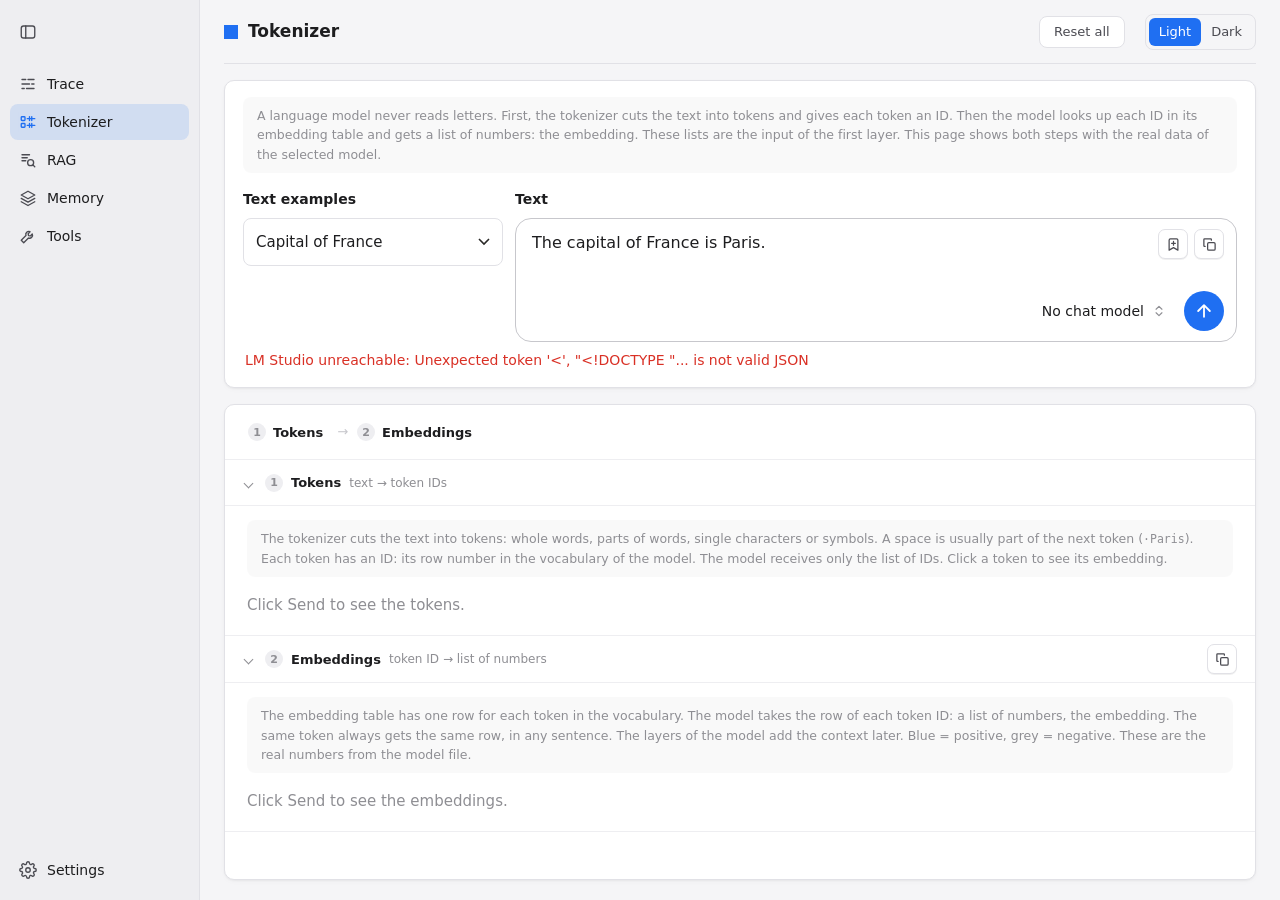
==== embeddings.html @ 73ab7ebb "One message box on all pages; LM Studio panel in Settings - composer.js / composer.css: the shared m" ====
<!doctype html>
<html lang="en">
<head>
<meta charset="utf-8">
<meta name="viewport" content="width=device-width, initial-scale=1">
<title>LM Trace · Tokenizer</title>
<style>
  /* Same look as index.html: system font, white panels, light grey lines, blue accent.
     --red/--red-rgb carry the accent (positive vector values); --neg-rgb, slate grey, colours negative values. */
  :root {
    color-scheme: light;
    --paper: #f5f5f7;
    --field: #ffffff;
    --paper-2: #eeeef1;
    --line: #e1e1e6;
    --stone-2: #c7c7cc;
    --ink: #1d1d1f;
    --ink-2: #4b4b52;
    --ink-3: #8e8e93;
    --red: #1f6ff2;
    --red-rgb: 31, 111, 242;
    --neg-rgb: 71, 85, 105;
    --sans: -apple-system, BlinkMacSystemFont, "SF Pro Text", system-ui, sans-serif;
    --mono: ui-monospace, "SF Mono", Menlo, monospace;
    --input-bg: #ffffff;
    --shadow-rgb: 0, 0, 0;
    --primary: #1f6ff2;
    --primary-hover: #185ed6;
    --on-primary: #ffffff;
    --danger: #d93025;
    --tip-bg: #1d1d1f;
    --tip-fg: #f5f5f7;
    --tip-sub: #c7c7cc;
    --tip-code: #8ab4ff;
    --r: 10px;
    --lift: 0 1px 2px rgba(0, 0, 0, .04), 0 2px 8px -4px rgba(0, 0, 0, .08);
  }
  :root[data-theme="dark"] {
    color-scheme: dark;
    --paper: #161618;
    --field: #1f1f22;
    --paper-2: #2a2a2e;
    --line: #333338;
    --stone-2: #4a4a50;
    --ink: #ececf0;
    --ink-2: #b9b9c0;
    --ink-3: #85858c;
    --red: #4c8dff;
    --red-rgb: 76, 141, 255;
    --neg-rgb: 148, 163, 184;
    --input-bg: #18181a;
    --primary: #3b7cf5;
    --primary-hover: #5a90f7;
    --danger: #ff6b5e;
    --tip-bg: #f0f0f3;
    --tip-fg: #1d1d1f;
    --tip-sub: #4b4b52;
    --tip-code: #185ed6;
    --lift: 0 1px 2px rgba(0, 0, 0, .3), 0 2px 10px -4px rgba(0, 0, 0, .5);
  }
  * { font-variant-ligatures: none !important; font-feature-settings: "calt" 0, "liga" 0 !important; }
  * { box-sizing: border-box; }
  html, body { margin: 0; height: 100%; }
  body {
    background: var(--paper); color: var(--ink);
    font: 14px/1.5 var(--sans); -webkit-font-smoothing: antialiased;
  }
  .app {
    height: 100vh; max-width: 1280px; margin: 0 auto; padding: 0 24px 20px;
    display: grid; grid-template-rows: auto auto 1fr; gap: 16px;
  }

  /* Sidebar, as in LM Studio: one row per page. The toggle folds it to a rail of icons. Same block in index.html. */
  body { display: flex; }
  .app { flex: 1; min-width: 0; }
  .side {
    position: sticky; top: 0; flex: none; width: 200px; height: 100vh; display: flex; flex-direction: column; gap: 2px;
    padding: 0 10px 12px; background: var(--paper-2); border-right: 1px solid var(--line); overflow: hidden; transition: width .15s;
  }
  .side-top { display: flex; align-items: center; height: 64px; }
  .side a, .side-toggle {
    display: flex; align-items: center; gap: 10px; height: 36px; padding: 0 9px; border-radius: 8px; flex: none;
    color: var(--ink); text-decoration: none; font: 500 14px var(--sans); white-space: nowrap;
  }
  .side-toggle { width: 36px; justify-content: center; padding: 0; border: 0; background: transparent; color: var(--ink-2); cursor: pointer; }
  .side a:hover, .side-toggle:hover { background: rgba(var(--shadow-rgb), .06); }
  .side a[aria-current="page"] { background: rgba(var(--red-rgb), .14); }
  .side svg { width: 18px; height: 18px; flex: none; color: var(--ink-2); }
  .side a[aria-current="page"] svg { color: var(--red); }
  :root[data-side="closed"] .side { width: 57px; }
  :root[data-side="closed"] .side a span { display: none; }
  .side a.side-foot { margin-top: auto; }  /* Settings: at the bottom of the sidebar */

  /* Top bar */
  .top { display: flex; align-items: center; gap: 16px; height: 64px; border-bottom: 1px solid var(--line); }
  h1 { font-size: 17px; font-weight: 600; margin: 0; display: flex; align-items: center; gap: 10px; white-space: nowrap; }
  h1::before { content: ""; width: 14px; height: 14px; background: var(--red); }
  .top .spacer { flex: 1; }
  .hdr-lbl { font-size: 15px; font-weight: 600; margin-left: 12px; }
  .top .copy { margin-left: 0; }
  .top .copy[hidden] { display: none; }
  .hdr-btn {
    height: 32px; padding: 0 14px; white-space: nowrap; flex: none; border-radius: 8px; cursor: pointer; margin-right: 4px;
    border: 1px solid var(--line); background: var(--field); color: var(--ink-2); font: 500 13px var(--sans);
  }
  .hdr-btn:hover { color: var(--ink); border-color: var(--stone-2); }

  .field {
    font: 15px var(--sans); color: var(--ink);
    background: var(--field); border: 1px solid var(--line); border-radius: 8px;
    height: 40px; padding: 0 12px; outline: none;
    transition: border-color .15s, box-shadow .15s;
  }
  .field:hover { border-color: var(--stone-2); }
  .field:focus { border-color: var(--ink); box-shadow: 0 0 0 3px rgba(var(--red-rgb), .18); }
  select.field {
    appearance: none; cursor: pointer; padding-right: 34px; min-width: 240px; font-weight: 500;
    background: var(--field) url("data:image/svg+xml,%3Csvg xmlns='http://www.w3.org/2000/svg' width='12' height='8'%3E%3Cpath d='M1 1l5 5 5-5' fill='none' stroke='%232a2927' stroke-width='1.6'/%3E%3C/svg%3E") no-repeat right 12px center;
  }
  :root[data-theme="dark"] select.field { background-image: url("data:image/svg+xml,%3Csvg xmlns='http://www.w3.org/2000/svg' width='12' height='8'%3E%3Cpath d='M1 1l5 5 5-5' fill='none' stroke='%23b9b9c0' stroke-width='1.6'/%3E%3C/svg%3E"); }
  select.field.ex { height: 48px; min-width: 0; width: 100%; font-weight: 400; }
  #model { min-width: 300px; }

  /* Composer */
  .composer { background: var(--field); border: 1px solid var(--line); border-radius: var(--r); padding: 16px 18px; box-shadow: var(--lift); }
  .prompt-grid { display: grid; grid-template-columns: 260px 1fr; gap: 8px 12px; align-items: start; }
  .lbl { font-size: 14px; font-weight: 600; color: var(--ink); }
  .lbl-s { font-size: 12px; color: var(--ink-3); }
  .lbl-s a { color: var(--red); }
  .opts { margin-top: 12px; border-top: 1px solid var(--paper-2); }
  .opt { border-bottom: 1px solid var(--paper-2); }
  .opt:last-child { border-bottom: 0; }
  .opt > summary {
    list-style: none; cursor: pointer; user-select: none; display: flex; align-items: center; gap: 8px;
    height: 40px; padding: 0; font-size: 14px;
  }
  .opt > summary::-webkit-details-marker { display: none; }
  .opt > summary:hover .opt-title, .opt > summary:hover .chev { color: var(--red); }
  .opt[open] > summary .chev { transform: rotate(90deg); }
  .opt-title { font-weight: 600; color: var(--ink); }
  .opt-state { color: var(--ink-3); font-size: 13px; min-width: 0; overflow: hidden; text-overflow: ellipsis; white-space: nowrap; }
  .opt-state.on { color: var(--red); }
  .opt-body { display: grid; grid-template-columns: 260px 1fr 124px; gap: 6px 12px; padding: 0 0 14px; align-items: start; }
  .chev { width: 16px; height: 16px; flex: none; display: grid; place-items: center; color: var(--ink-3); transition: transform .15s; }
  .chev::before { content: ""; width: 6px; height: 6px; border: solid currentColor; border-width: 0 1.6px 1.6px 0; transform: rotate(-45deg); }

  .input {
    flex: 1; min-width: 0; resize: none; display: block;
    font: 16px/1.5 var(--sans); color: var(--ink);
    background: var(--input-bg); border: 1px solid var(--stone-2); border-radius: 8px;
    padding: 11px 14px; min-height: 48px; outline: none;
    box-shadow: inset 0 1px 2px rgba(var(--shadow-rgb), .06);
    transition: border-color .15s, box-shadow .15s;
  }
  .input:hover { border-color: var(--ink-3); }
  .input:focus { border-color: var(--ink); box-shadow: 0 0 0 3px rgba(var(--red-rgb), .18); }
  .input::placeholder { color: var(--ink-3); }
  .input.mono { font: 14px/1.5 var(--mono); }
  .input-wrap { position: relative; min-width: 0; }
  .input-wrap .input { width: 100%; padding-right: 140px; }
  .input-tools { position: absolute; top: 9px; right: 22px; display: flex; gap: 6px; }  /* clear of the scroll bar of a long text */
  .input-tools .copy { margin: 0; }
  .input-tools .copy[hidden] { display: none; }

  .copy {
    flex: none; display: inline-grid; place-items: center; width: 30px; height: 30px; margin-left: auto; padding: 0;
    border: 1px solid var(--line); border-radius: 7px; cursor: pointer; color: var(--ink-2);
    background: var(--field); box-shadow: 0 1px 0 rgba(var(--shadow-rgb), .06);
    transition: color .15s, background .15s, border-color .15s;
  }
  .copy svg { width: 15px; height: 15px; }
  .copy:hover { color: var(--ink); border-color: var(--stone-2); background: var(--input-bg); }
  .copy:focus-visible { outline: 2px solid var(--red); outline-offset: 2px; }
  .copy.done { color: var(--on-primary); background: var(--primary); border-color: var(--primary); }
  #delTexts:hover, #delPreset:hover { color: var(--danger); }

  .btn {
    font: 600 15px var(--sans); height: 44px; padding: 0 22px; border-radius: 8px; cursor: pointer;
    border: 1px solid var(--primary); background: var(--primary); color: var(--on-primary);
    display: inline-flex; align-items: center; gap: 8px; transition: background .15s;
  }
  .btn:hover { background: var(--primary-hover); border-color: var(--primary-hover); }
  .btn:disabled { opacity: .45; cursor: default; }
  .btn.primary { height: 48px; width: 124px; padding: 0; justify-content: center; flex: none; }

  .settings { display: flex; align-items: flex-start; gap: 10px 24px; flex-wrap: wrap; margin-top: 14px; padding-top: 14px; border-top: 1px solid var(--paper-2); }
  .ctl { display: flex; flex-direction: column; gap: 4px; }
  .ctl-label { display: flex; align-items: center; gap: 12px; white-space: nowrap; height: 22px; font-size: 14px; font-weight: 500; color: var(--ink-2); }
  .ctl-note { font-size: 12px; color: var(--ink-3); align-self: flex-end; padding-bottom: 8px; max-width: 360px; }
  .seg { display: inline-flex; background: var(--paper); border: 1px solid var(--line); border-radius: 8px; padding: 3px; }
  .seg button {
    font: 500 13px var(--sans); color: var(--ink-2); background: transparent; border: 0;
    height: 28px; padding: 0 10px; border-radius: 6px; cursor: pointer;
  }
  .seg button:hover { color: var(--ink); }
  .seg button[aria-pressed="true"] { background: var(--primary); color: var(--on-primary); }
  .error { color: var(--danger); font-size: 14px; padding: 8px 2px 0; }
  .error:empty { display: none; }

  /* Main: the output panel */
  .main { display: grid; grid-template-columns: 1fr; gap: 16px; min-height: 0; }
  .panel { background: var(--field); border: 1px solid var(--line); border-radius: var(--r); display: flex; flex-direction: column; min-height: 0; box-shadow: var(--lift); }
  .panel-head {
    display: flex; align-items: center; gap: 20px; padding: 12px 18px; border-bottom: 1px solid var(--paper-2);
    font-size: 13px; color: var(--ink-3); min-height: 46px; flex-wrap: wrap;
  }
  .panel-head h2 { font-size: 13px; font-weight: 600; color: var(--ink); margin: 0; margin-right: auto; }
  .panel-head .sub { font: 13px var(--mono); color: var(--ink-3); }
  .stats b { color: var(--ink); font-weight: 600; font-family: var(--mono); }
  .stats > span + span { margin-left: 12px; }
  .output { flex: 1; overflow-y: auto; position: relative; }  /* relative: offsetTop of a step is measured from here */
  .sec { border-bottom: 1px solid var(--paper-2); }
  .sec > summary {
    position: sticky; top: 0; z-index: 2; list-style: none; cursor: pointer; user-select: none;
    display: flex; align-items: center; gap: 8px; min-height: 46px; padding: 8px 18px 8px 16px;
    background: var(--field); border-bottom: 1px solid transparent;
    font: 600 13px var(--sans); color: var(--ink);
  }
  .sec[open] > summary { border-bottom-color: var(--paper-2); }
  .sec > summary:hover { background: color-mix(in srgb, var(--field) 94%, var(--ink)); }
  .sec > summary::-webkit-details-marker { display: none; }
  .sec > summary .sub { font: 400 12px var(--sans); color: var(--ink-3); }
  .sec[open] > summary .chev { transform: rotate(90deg); }
  .sec-body { padding: 14px 22px 18px; }
  .hint { color: var(--ink-3); margin: 0; }
  .empty { display: block; font: 15px/1.6 var(--sans); color: var(--ink-3); }


  /* Explanations stay quiet: small grey text in a light box. The data is the focus. */
  .lede, .explain {
    margin: 0 0 16px; padding: 9px 14px; border-radius: 8px;
    background: rgba(var(--shadow-rgb), .025); font-size: 12.5px; line-height: 1.55; color: var(--ink-3);
  }
  .lede code, .explain code { font-size: 11.5px; }
  .steps { display: flex; align-items: center; gap: 4px; flex-wrap: wrap; margin-right: auto; }
  .steps button {
    display: inline-flex; align-items: center; gap: 7px; height: 30px; padding: 0 10px 0 5px; border-radius: 15px;
    border: 0; background: transparent; color: var(--ink); font: 600 13px var(--sans); cursor: pointer;
  }
  .steps button:hover { background: rgba(var(--shadow-rgb), .05); }
  .steps .arrow { color: var(--stone-2); }
  .stepnum {
    display: inline-grid; place-items: center; width: 18px; height: 18px; border-radius: 50%; flex: none;
    background: var(--paper-2); color: var(--ink-3); font: 600 11px var(--sans);
  }
  .toolbar { display: flex; align-items: center; gap: 10px; margin: 0 0 12px; font-size: 13px; color: var(--ink-3); }
  /* Cards: every output sits in a bordered card with a header bar */
  .card { border: 1px solid var(--line); border-radius: 8px; overflow: hidden; background: var(--field); }
  .card + .card { margin-top: 16px; }
  .card-head {
    display: flex; align-items: center; flex-wrap: wrap; gap: 6px 24px; padding: 10px 14px;
    background: var(--paper); border-bottom: 1px solid var(--line); font-size: 13px; color: var(--ink-2);
  }
  .card-head h3 { margin: 0; font: 600 13px var(--sans); color: var(--ink); }
  .card-head h3 code { font: 600 14px var(--mono); }
  .card-body { padding: 14px; }
  .spec { display: flex; flex-direction: column; gap: 1px; }
  .spec span { font: 500 10.5px var(--sans); letter-spacing: .06em; text-transform: uppercase; color: var(--ink-3); }
  .spec b { font: 500 12.5px var(--mono); color: var(--ink); }

  /* Step 1: one coloured chip per token. Click a chip to select the token. */
  .chips { font: 17px/2 var(--mono); word-break: break-word; }
  /* Neutral chips: a thin border and two greys in turn, so you can see where each token starts */
  .chip {
    display: inline-flex; flex-direction: column; align-items: center; vertical-align: top; padding: 2px 5px; margin: 0 3px 6px 0;
    border-radius: 5px; white-space: pre; cursor: pointer; background: var(--field); box-shadow: inset 0 0 0 1px var(--line);
  }
  .chip.alt { background: var(--paper-2); }
  .chip:hover { box-shadow: inset 0 0 0 1px var(--ink-3); }
  .chip.sel { outline: 2px solid var(--ink); }
  .chip .cid { display: none; font: 10px/1.3 var(--mono); color: var(--ink-3); }
  .show-ids .chip .cid { display: block; }
  .chip .ws { color: var(--ink-3); }
  .chip.sp { color: var(--ink-2); background: transparent; box-shadow: inset 0 0 0 1px var(--stone-2); font-size: 14px; }

  /* Step 2: one row per token. Bars for the first 16 numbers, a strip for all of them. */
  .vec-head, .vec-row { display: grid; grid-template-columns: 170px 260px minmax(0, 1fr); gap: 16px; align-items: center; }
  .vec-head:hover { background: none; }
  .vec-head { font: 500 10.5px var(--sans); letter-spacing: .06em; text-transform: uppercase; color: var(--ink-3); }
  .vec-row { padding: 10px 14px; cursor: pointer; }
  .vec-row + .vec-row { border-top: 1px solid var(--paper-2); }
  .vec-row:hover { background: rgba(var(--shadow-rgb), .025); }
  .vec-row.sel { background: rgba(var(--red-rgb), .06); box-shadow: inset 3px 0 0 var(--red); }
  .vec-tok { font: 15px var(--mono); white-space: pre; overflow: hidden; text-overflow: ellipsis; }
  .vec-tok small { display: block; font: 11px var(--mono); color: var(--ink-3); }
  .bars { display: block; width: 260px; height: 40px; }
  .bars .base { stroke: var(--line); }
  .strip { display: block; width: 100%; height: 40px; border-radius: 4px; background: var(--paper-2); }

  /* The selected token: its whole vector as a grid */
  .detail-grid { display: grid; grid-template-columns: 448px minmax(0, 1fr); gap: 20px; align-items: start; }
  .grid { display: block; width: 100%; image-rendering: pixelated; border-radius: 4px; border: 1px solid var(--paper-2); }  /* 7 px per number */
  .facts { margin: 0; border: 1px solid var(--line); border-radius: 8px; overflow: hidden; font-size: 13px; }
  .facts div { display: grid; grid-template-columns: 150px 1fr; gap: 12px; padding: 8px 12px; }
  .facts div + div { border-top: 1px solid var(--paper-2); }
  .facts dt { color: var(--ink-3); }
  .facts dd { margin: 0; font-family: var(--mono); color: var(--ink); word-break: break-word; }
  .facts .note { display: block; padding: 10px 12px; border-top: 1px solid var(--paper-2); background: rgba(var(--shadow-rgb), .025); color: var(--ink-3); font-size: 12.5px; line-height: 1.5; }
  .legend { display: flex; align-items: center; gap: 8px; font: 12px var(--mono); color: var(--ink-3); margin-top: 8px; }
  .legend .ramp { width: 120px; height: 8px; border-radius: 4px; border: 1px solid var(--paper-2);
    background: linear-gradient(90deg, rgb(var(--neg-rgb)), var(--paper-2), rgb(var(--red-rgb))); }

  [data-tip] { cursor: help; }
  #tip {
    position: fixed; z-index: 50; max-width: 300px; padding: 10px 12px; border-radius: 8px; pointer-events: none;
    background: var(--tip-bg); color: var(--tip-fg); font: 13px/1.45 var(--sans); box-shadow: 0 8px 24px -6px rgba(0,0,0,.35);
    opacity: 0; transform: translateY(2px); transition: opacity .12s, transform .12s;
  }
  #tip.show { opacity: 1; transform: none; }
  #tip b { display: block; font-weight: 600; margin-bottom: 4px; }
  #tip code { display: inline-block; font: 12px var(--mono); color: var(--tip-code); margin-bottom: 6px; white-space: pre; }
  #tip span { display: block; color: var(--tip-sub); }

  @media (max-width: 860px) {
    .app { height: auto; min-height: 100vh; padding: 0 16px 16px; }
    .output { min-height: 40vh; }
    select.field, #model { min-width: 0; width: 100%; }
    .top { flex-wrap: wrap; height: auto; padding: 12px 0; }
    .prompt-grid, .detail-grid { grid-template-columns: 1fr; }
    .facts div { grid-template-columns: 110px 1fr; }
    .vec-head { display: none; }
    .vec-row { grid-template-columns: 1fr; gap: 6px; }
  }
</style>
<link rel="stylesheet" href="/composer.css">
<script>
  // Saved choice, else the system setting. Set before the page draws, so there is no flash.
  let t = null;
  try { t = localStorage.getItem("theme"); } catch {}
  document.documentElement.dataset.theme = t || (matchMedia("(prefers-color-scheme: dark)").matches ? "dark" : "light");
  // Sidebar: always folded on a narrow screen; else the saved choice, or open.
  const narrow = matchMedia("(max-width: 860px)");
  const sideFor = () => { let v = null; try { v = localStorage.getItem("sidebar"); } catch {} return narrow.matches ? "closed" : v || "open"; };
  document.documentElement.dataset.side = sideFor();
  narrow.addEventListener("change", () => document.documentElement.dataset.side = sideFor());
</script>
</head>
<body>
<nav class="side" aria-label="Pages">
  <div class="side-top"><button type="button" class="side-toggle" id="sideToggle" title="Show or hide the sidebar" aria-label="Show or hide the sidebar"><svg viewBox="0 0 24 24" fill="none" stroke="currentColor" stroke-width="1.8" stroke-linecap="round" stroke-linejoin="round" aria-hidden="true"><rect x="3" y="4" width="18" height="16" rx="3"/><path d="M9 4v16"/></svg></button></div>
  <a href="/" title="Trace: tokens and their probabilities"><svg viewBox="0 0 24 24" fill="none" stroke="currentColor" stroke-width="1.8" stroke-linecap="round" aria-hidden="true"><path d="M4 6h5M12 6h8M4 12h10M17 12h3M4 18h3M10 18h10"/></svg><span>Trace</span></a>
  <a href="/embeddings.html" aria-current="page" title="Tokenizer: tokens, IDs and embeddings"><svg viewBox="0 0 24 24" fill="none" stroke="currentColor" stroke-width="1.8" stroke-linecap="round" stroke-linejoin="round" aria-hidden="true"><rect x="3" y="5" width="5" height="5" rx="1"/><rect x="3" y="14" width="5" height="5" rx="1"/><path d="M11 7.5h10M11 16.5h10M14 5v5M17 5v5M14 14v5M17 14v5"/></svg><span>Tokenizer</span></a>
  <a href="/rag.html" title="RAG: answers from your documents"><svg viewBox="0 0 24 24" fill="none" stroke="currentColor" stroke-width="1.8" stroke-linecap="round" stroke-linejoin="round" aria-hidden="true"><path d="M4 5h10M4 9h7M4 13h5"/><circle cx="15.5" cy="15.5" r="4"/><path d="M18.5 18.5 21 21"/></svg><span>RAG</span></a>
  <a href="/memory.html" title="Memory: what the agent remembers"><svg viewBox="0 0 24 24" fill="none" stroke="currentColor" stroke-width="1.8" stroke-linecap="round" stroke-linejoin="round" aria-hidden="true"><path d="M12 3 3 8l9 5 9-5-9-5z"/><path d="M3 12.5l9 5 9-5"/><path d="M3 17l9 5 9-5"/></svg><span>Memory</span></a>
  <a href="/tools.html" title="Tools: how a model uses tools"><svg viewBox="0 0 24 24" fill="none" stroke="currentColor" stroke-width="1.8" stroke-linecap="round" stroke-linejoin="round" aria-hidden="true"><path d="M14.7 6.3a4 4 0 0 0-5.4 5.1L3 17.7 6.3 21l6.3-6.3a4 4 0 0 0 5.1-5.4l-2.6 2.6-2.4-.5-.5-2.4z"/></svg><span>Tools</span></a>
  <a href="/settings.html" class="side-foot" title="Settings: model formats, embedding prefixes and LM Studio"><svg viewBox="0 0 24 24" fill="none" stroke="currentColor" stroke-width="1.8" stroke-linecap="round" stroke-linejoin="round" aria-hidden="true"><circle cx="12" cy="12" r="3"/><path d="M19.4 15a1.65 1.65 0 0 0 .33 1.82l.06.06a2 2 0 1 1-2.83 2.83l-.06-.06a1.65 1.65 0 0 0-1.82-.33 1.65 1.65 0 0 0-1 1.51V21a2 2 0 1 1-4 0v-.09A1.65 1.65 0 0 0 9 19.4a1.65 1.65 0 0 0-1.82.33l-.06.06a2 2 0 1 1-2.83-2.83l.06-.06A1.65 1.65 0 0 0 4.68 15a1.65 1.65 0 0 0-1.51-1H3a2 2 0 1 1 0-4h.09A1.65 1.65 0 0 0 4.6 9a1.65 1.65 0 0 0-.33-1.82l-.06-.06a2 2 0 1 1 2.83-2.83l.06.06A1.65 1.65 0 0 0 9 4.68a1.65 1.65 0 0 0 1-1.51V3a2 2 0 1 1 4 0v.09a1.65 1.65 0 0 0 1 1.51 1.65 1.65 0 0 0 1.82-.33l.06-.06a2 2 0 1 1 2.83 2.83l-.06.06A1.65 1.65 0 0 0 19.4 9a1.65 1.65 0 0 0 1.51 1H21a2 2 0 1 1 0 4h-.09a1.65 1.65 0 0 0-1.51 1z"/></svg><span>Settings</span></a>
</nav>
<div class="app">
  <header class="top">
    <h1>Tokenizer</h1>
    <select id="model" class="field" aria-label="Chat model" hidden></select>
    <span class="spacer"></span>
    <button type="button" id="resetAll" class="hdr-btn" title="Clear the text and the output">Reset all</button>
    <span class="seg" id="theme" role="group" aria-label="Theme">
      <button data-theme="light" aria-pressed="false">Light</button>
      <button data-theme="dark" aria-pressed="false">Dark</button>
    </span>
  </header>

  <section class="composer" aria-label="Text">
    <p class="lede">A language model never reads letters. First, the tokenizer cuts the text into tokens and gives each token an ID.
      Then the model looks up each ID in its embedding table and gets a list of numbers: the embedding. These lists are the input of the first layer.
      This page shows both steps with the real data of the selected model.</p>
    <div class="prompt-grid">
      <label for="examples" class="lbl">Text examples</label>
      <label for="text" class="lbl">Text</label>
      <select id="examples" class="field ex"></select>
      <div class="cbox"><div class="cbox-top"><textarea id="text" class="cbox-input" rows="2" placeholder="Type a text, or choose an example…"></textarea><div class="input-tools"><button type="button" class="copy" id="delText" title="Delete saved text" aria-label="Delete saved text" hidden></button><button type="button" class="copy" id="saveText" title="Save text to the list" aria-label="Save text to the list"></button><button type="button" class="copy" data-copy="text" title="Copy text" aria-label="Copy text"></button></div></div>
        <div class="cbox-bar"><div id="chatPick" class="grow"></div><button id="run" class="send-round" aria-label="Send"></button></div></div>
    </div>
    <div class="error" id="error"></div>
  </section>

  <div class="main">
    <section class="panel">
      <div class="panel-head">
        <nav class="steps" aria-label="Steps">
          <button data-go="secTok"><span class="stepnum">1</span>Tokens</button><span class="arrow">→</span>
          <button data-go="secVec"><span class="stepnum">2</span>Embeddings</button>
        </nav>
        <span class="stats" id="stats"></span>
      </div>
      <div class="output" id="output">
        <details class="sec" id="secTok" open>
          <summary><span class="chev"></span><span class="stepnum">1</span>Tokens <span class="sub" id="tokSub">text → token IDs</span></summary>
          <div class="sec-body">
            <p class="explain">The tokenizer cuts the text into tokens: whole words, parts of words, single characters or symbols.
              A space is usually part of the next token (<code>·Paris</code>). Each token has an ID: its row number in the vocabulary of the model.
              The model receives only the list of IDs. Click a token to see its embedding.</p>
            <div id="tokBody" class="show-ids"><span class="empty">Click Send to see the tokens.</span></div>
          </div>
        </details>
        <details class="sec" id="secVec" open>
          <summary><span class="chev"></span><span class="stepnum">2</span>Embeddings <span class="sub" id="vecSub">token ID → list of numbers</span><button type="button" class="copy" data-copy="vectors" title="Copy the embeddings as JSON" aria-label="Copy the embeddings as JSON"></button></summary>
          <div class="sec-body">
            <p class="explain">The embedding table has one row for each token in the vocabulary. The model takes the row of each token ID: a list of numbers, the embedding.
              The same token always gets the same row, in any sentence. The layers of the model add the context later.
              Blue = positive, grey = negative. These are the real numbers from the model file.</p>
            <div id="vecBody"><span class="empty">Click Send to see the embeddings.</span></div>
          </div>
        </details>
      </div>
    </section>
  </div>
</div>

<script src="/composer.js"></script>
<script>
const $ = id => document.getElementById(id);
const esc = s => String(s).replace(/[&<>"]/g, c => ({ "&": "&amp;", "<": "&lt;", ">": "&gt;", '"': "&quot;" }[c]));
const short = (t, n = 40) => { t = t.replace(/\s+/g, " ").trim(); return t.length > n ? t.slice(0, n) + "…" : t; };
const fit = t => { t.style.height = "auto"; t.style.height = Math.min(t.scrollHeight + 2, 200) + "px"; };
const cssVar = n => getComputedStyle(document.documentElement).getPropertyValue(n).trim();

// Result of the last run: tokens = [{ id, text, special, name }], emb = server answer with rows (or { error })
let tokens = [], emb = null, sel = -1, busy = false;

// ---- Models: language models. The tokenizer works for all; the embeddings need safetensors (MLX) files.
async function loadModels() {
  try {
    let keys = [];
    try {
      keys = (await Composer.load()).filter(m => m.type === "llm").map(m => m.key);
    } catch {}
    if (!keys.length) {
      const r = await fetch("/v1/models"), j = await r.json();
      if (!r.ok) throw new Error(j.error?.message || r.status);
      keys = j.data.map(m => m.id).filter(id => !/embed/i.test(id));
    }
    $("model").replaceChildren(...keys.map(k => new Option(k)));
    $("model").value = keys.find(k => k === "google/gemma-3-12b") || keys.find(k => /gemma-3/.test(k)) || keys[0];
    chatPick.render();
  } catch (e) {
    $("error").textContent = `LM Studio unreachable: ${e.message || e}`;
  }
}

async function run() {
  if (busy) return;
  const text = $("text").value, model = $("model").value;
  $("error").textContent = "";
  if (!text.trim()) { $("error").textContent = "Type a text."; return; }
  if (text.length > 2000) { $("error").textContent = "The text is too long: the maximum is 2,000 characters."; return; }
  busy = true; $("run").disabled = true; chatPick.setDisabled(true);
  document.activeElement?.blur();
  try {
    const post = (url, body) => fetch(url, { method: "POST", headers: { "Content-Type": "application/json" }, body: JSON.stringify(body) })
      .then(async r => { const j = await r.json().catch(() => ({})); if (!r.ok) throw new Error(j.error?.message || j.error || `Error ${r.status}`); return j; });
    // The tokenizer loads the model in LM Studio if it is not loaded yet; this can take some seconds.
    const tok = await post("/tokenize", { model, texts: [text] });
    tokens = tok.results[0].pieces;
    emb = await post("/embed-rows", { model, ids: tokens.map(p => p.id) }).catch(e => ({ error: e.message }));
    tokens.forEach((p, i) => p.name = emb.names?.[i] || "");
    sel = tokens.findIndex(p => !p.special);
    render();
  } catch (e) {
    $("error").textContent = String(e.message || e);
  } finally {
    busy = false; $("run").disabled = false; chatPick.setDisabled(false);
  }
}
$("run").onclick = run;
// The message box (composer.js): the model picker and the Send button. The tokenizer generates no text: no Reasoning row.
const chatPick = Composer.picker({ select: $("model"), mount: $("chatPick"), label: "Chat model", isBusy: () => busy, onError: m => { $("error").textContent = m; } });
Composer.setSend($("run"), false, { send: "Send the text to the tokenizer", key: "⌘ + Enter" });
$("text").addEventListener("keydown", e => { if (e.key === "Enter" && (e.metaKey || e.ctrlKey)) { e.preventDefault(); run(); } });

function render() {
  renderTokens();
  renderVectors();
  const n = tokens.length;
  $("stats").innerHTML = `<span>characters <b>${[...$("text").value].length}</b></span><span>tokens <b>${n}</b></span>` +
    (emb.rows ? `<span>numbers per token <b>${emb.hidden.toLocaleString()}</b></span>` : "");
}

// ---- Step 1: tokens
const wsShow = s => esc(s).replace(/ /g, '<span class="ws">·</span>').replace(/\n/g, '<span class="ws">↵</span>').replace(/\t/g, '<span class="ws">→</span>');
const tokLabel = p => p.special ? esc(p.name || `special ${p.id}`) : p.text ? wsShow(p.text) : "∅";
function renderTokens() {
  const chars = [...$("text").value].length;
  $("tokSub").textContent = `text → token IDs · ${tokens.length} tokens for ${chars} characters`;
  let k = 0;
  const chips = tokens.map((p, i) => {
    const cls = p.special ? "chip sp" : `chip${k++ % 2 ? " alt" : ""}`;
    const tip = p.special ? "A special token: a control sign, not text." : `${[...p.text].length} character${[...p.text].length === 1 ? "" : "s"}${p.name ? ` · vocabulary entry ${p.name}` : ""}`;
    return `<span class="${cls}${i === sel ? " sel" : ""}" data-i="${i}" data-tip-title="Token ${i + 1} · ID ${p.id}" data-tip="${esc(tip)}"${p.special ? "" : ` data-tip-code="${esc(JSON.stringify(p.text))}"`}><span class="ct">${tokLabel(p)}</span><span class="cid">${p.id}</span></span>`;
  }).join("");
  const on = $("tokBody").classList.contains("show-ids");
  $("tokBody").innerHTML = `<div class="card"><div class="card-head"><h3>Tokens</h3><span>${tokens.length} tokens for ${chars} characters</span>
      <span class="toolbar" style="margin:0 0 0 auto">Token IDs <span class="seg" id="ids" role="group" aria-label="Token IDs"><button data-v="off" aria-pressed="${!on}">Hide</button><button data-v="on" aria-pressed="${on}">Show</button></span></span></div>
    <div class="card-body"><div class="chips">${chips}</div></div>
    <div class="card-head" style="border-top:1px solid var(--line);border-bottom:0"><div class="spec"><span>What the model receives</span><b>[${tokens.map(p => p.id).join(", ")}]</b></div></div></div>`;
}

// ---- Step 2: embeddings
function renderVectors() {
  if (emb.error) {
    $("vecBody").innerHTML = `<p class="hint">${esc(emb.error)}</p>`;
    $("vecSub").textContent = "token ID → list of numbers";
    return;
  }
  $("vecSub").textContent = `token ID → list of ${emb.hidden.toLocaleString()} numbers`;
  const spec = (label, value) => `<div class="spec"><span>${label}</span><b>${esc(value)}</b></div>`;
  const specs = spec("Read from", emb.source) + spec("Embedding table", `${emb.vocab.toLocaleString()} rows × ${emb.hidden.toLocaleString()}`) +
    (emb.bits ? spec("Stored as", `${emb.bits}-bit values`) : "") +
    (emb.multiplier ? spec("Before layer 1", `× ${emb.multiplier} (√${emb.hidden})`) : "") +
    (emb.layers ? spec("Layers", String(emb.layers)) : "");
  // One colour scale for all rows, so you can compare them. The 99th percentile, so that a few large numbers do not hide the rest.
  const all = emb.rows.flat().map(Math.abs).sort((a, b) => a - b);
  scale = all[Math.floor(all.length * 0.99)] || 1;
  const barMax = Math.max(...emb.rows.flatMap(r => r.slice(0, 16).map(Math.abs))) || 1;
  $("vecBody").innerHTML = `<div class="card"><div class="card-head">${specs}</div>
    <div class="vec-head vec-row" style="cursor:default"><span>Token · ID</span><span>First 16 numbers</span><span>All ${emb.hidden.toLocaleString()} numbers</span></div>
    ${tokens.map((p, i) => `<div class="vec-row${i === sel ? " sel" : ""}" data-i="${i}">
      <span class="vec-tok">${tokLabel(p)}<small>ID ${p.id}</small></span>${barsSvg(emb.rows[i], barMax)}<canvas class="strip" data-v="${i}"></canvas></div>`).join("")}</div>
    <div class="card" id="detail"></div>`;
  drawStrips();
  renderDetail();
}
let scale = 1;
const tint = x => `rgba(${cssVar(x >= 0 ? "--red-rgb" : "--neg-rgb")}, ${Math.min(1, Math.abs(x) / scale).toFixed(3)})`;
// The first 16 numbers as bars: up = positive, down = negative. Hover a bar to see its value.
function barsSvg(v, max) {
  const W = 260, H = 40, n = 16, bw = W / n, mid = H / 2;
  const bars = v.slice(0, n).map((x, j) => {
    const h = Math.max(1, Math.abs(x) / max * (mid - 2));
    return `<rect x="${(j * bw + 2).toFixed(1)}" y="${(x >= 0 ? mid - h : mid).toFixed(1)}" width="${(bw - 4).toFixed(1)}" height="${h.toFixed(1)}" rx="1.5"
      fill="rgb(var(${x >= 0 ? "--red-rgb" : "--neg-rgb"}))"><title>number ${j + 1}: ${x.toFixed(5)}</title></rect>`;
  }).join("");
  return `<svg class="bars" viewBox="0 0 ${W} ${H}" aria-label="First 16 numbers"><line class="base" x1="0" y1="${mid}" x2="${W}" y2="${mid}"/>${bars}</svg>`;
}
function drawStrips() {
  const pos = cssVar("--red-rgb"), neg = cssVar("--neg-rgb");
  document.querySelectorAll("canvas.strip").forEach(c => {
    const v = emb.rows[+c.dataset.v], w = c.clientWidth, h = c.clientHeight, dpr = devicePixelRatio || 1;
    if (!w) return;
    c.width = w * dpr; c.height = h * dpr;
    const g = c.getContext("2d");
    g.scale(dpr, dpr);
    const cw = w / v.length;
    v.forEach((x, j) => {
      g.fillStyle = `rgba(${x >= 0 ? pos : neg}, ${Math.min(1, Math.abs(x) / scale).toFixed(3)})`;
      g.fillRect(j * cw, 0, cw + 0.5, h);
    });
  });
}
// The selected token: its whole vector as a grid of 64 columns, one cell per number.
function renderDetail() {
  const box = $("detail"), p = tokens[sel];
  if (!box || !p) return;
  const v = emb.rows[sel], cols = 64, rows = Math.ceil(v.length / cols);
  const len = Math.hypot(...v), min = Math.min(...v), max = Math.max(...v);
  const same = tokens.filter(q => q.id === p.id).length;
  const fact = (k, v) => `<div><dt>${k}</dt><dd>${v}</dd></div>`;
  box.innerHTML = `<div class="card-head"><h3>Token ${sel + 1}: <code>${tokLabel(p)}</code></h3><span>ID ${p.id} · row ${p.id.toLocaleString()} of ${emb.vocab.toLocaleString()}</span></div>
    <div class="card-body"><div class="detail-grid"><div><canvas class="grid" id="grid" width="${cols}" height="${rows}"></canvas>
      <div class="legend"><span>${(-scale).toFixed(3)}</span><span class="ramp"></span><span>+${scale.toFixed(3)}</span></div></div>
      <dl class="facts">
        ${fact("Numbers", `${v.length.toLocaleString()} (${rows} lines of ${cols})`)}
        ${fact("Smallest", min.toFixed(5))}${fact("Largest", max.toFixed(5))}${fact("Length", len.toFixed(4))}
        ${emb.multiplier ? fact(`Length after × ${emb.multiplier}`, (len * emb.multiplier).toFixed(2)) : ""}
        ${fact("First 4 numbers", v.slice(0, 4).map(x => x.toFixed(4)).join(", "))}
        ${fact("In this text", same > 1 ? `${same} times, the same row each time` : "1 time")}
        <span class="note">Each cell is one number of the row, from left to right and top to bottom. One number alone has no meaning that you can read. The pattern of all ${v.length.toLocaleString()} numbers is what the model learned for this token.</span>
      </dl></div></div>`;
  const c = $("grid"), g = c.getContext("2d");
  c.style.aspectRatio = `${cols} / ${rows}`;
  v.forEach((x, j) => { g.fillStyle = tint(x); g.fillRect(j % cols, Math.floor(j / cols), 1, 1); });
}

// Select a token: click a chip or a row.
function select(i) {
  if (!tokens[i] || i === sel) return;
  sel = i;
  document.querySelectorAll(".chip.sel, .vec-row.sel").forEach(el => el.classList.remove("sel"));
  document.querySelectorAll(`.chip[data-i="${i}"], .vec-row[data-i="${i}"]`).forEach(el => el.classList.add("sel"));
  if (emb?.rows) renderDetail();
}
document.querySelector(".main").addEventListener("click", e => {
  const el = e.target.closest("[data-i]");
  if (!el) return;
  select(+el.dataset.i);  // no scroll: the tokens stay in view
});
addEventListener("resize", () => { if (emb?.rows) drawStrips(); });
document.querySelectorAll(".steps button").forEach(b => b.onclick = () => {
  const sec = $(b.dataset.go);
  sec.open = true;
  $("output").scrollTo({ top: sec.offsetTop, behavior: "smooth" });
});
// The Token IDs switch sits in the Tokens card, which is drawn again on each run.
$("tokBody").addEventListener("click", e => {
  const b = e.target.closest("#ids button");
  if (!b) return;
  e.stopPropagation();
  document.querySelectorAll("#ids button").forEach(x => x.setAttribute("aria-pressed", x === b));
  $("tokBody").classList.toggle("show-ids", b.dataset.v === "on");
});

// ---- Tooltip: one shared box for every element with data-tip.
const tip = Object.assign(document.createElement("div"), { id: "tip", role: "tooltip" });
document.body.append(tip);
document.addEventListener("mouseover", e => {
  const el = e.target.closest("[data-tip]");
  if (!el) return tip.classList.remove("show");
  const code = el.dataset.tipCode ? `<code>${esc(el.dataset.tipCode)}</code>` : "";
  tip.innerHTML = `<b>${esc(el.dataset.tipTitle || "")}</b>${code}<span>${esc(el.dataset.tip)}</span>`;
  tip.classList.add("show");
  const r = el.getBoundingClientRect(), w = tip.offsetWidth, h = tip.offsetHeight;
  tip.style.left = Math.max(8, Math.min(r.left, innerWidth - w - 8)) + "px";
  tip.style.top = (r.bottom + 8 + h > innerHeight ? r.top - h - 8 : r.bottom + 8) + "px";
});
document.addEventListener("scroll", () => tip.classList.remove("show"), true);

// ---- Copy buttons
const ICON_COPY = '<svg viewBox="0 0 24 24" fill="none" stroke="currentColor" stroke-width="2" stroke-linecap="round" stroke-linejoin="round" aria-hidden="true"><rect x="9" y="9" width="12" height="12" rx="2"/><path d="M5 15H4a1 1 0 0 1-1-1V4a1 1 0 0 1 1-1h10a1 1 0 0 1 1 1v1"/></svg>';
const ICON_DONE = '<svg viewBox="0 0 24 24" fill="none" stroke="currentColor" stroke-width="2.5" stroke-linecap="round" stroke-linejoin="round" aria-hidden="true"><path d="M20 6 9 17l-5-5"/></svg>';
const COPY = {
  text: () => $("text").value,
  vectors: () => emb?.rows ? JSON.stringify(tokens.map((p, i) => ({ id: p.id, token: p.special ? p.name : p.text, embedding: emb.rows[i] }))) : "",
};
document.querySelectorAll(".copy[data-copy]").forEach(b => {
  b.innerHTML = ICON_COPY;
  b.addEventListener("mousedown", e => e.preventDefault());
  b.addEventListener("click", async e => {
    e.preventDefault(); e.stopPropagation();  // a click inside <summary> must not fold the section
    const text = COPY[b.dataset.copy]();
    if (!text) return;
    try { await navigator.clipboard.writeText(text); }
    catch { const ta = Object.assign(document.createElement("textarea"), { value: text }); document.body.append(ta); ta.select(); document.execCommand("copy"); ta.remove(); }
    b.innerHTML = ICON_DONE; b.classList.add("done"); b.title = "Copied";
    clearTimeout(b._t); b._t = setTimeout(() => { b.innerHTML = ICON_COPY; b.classList.remove("done"); b.title = b.getAttribute("aria-label"); }, 1400);
  });
});

// ---- Examples. Same saved-list pattern as index.html: your saved texts (stored by the server) above built-in examples.
const EXAMPLES = [
  ["Capital of France", "The capital of France is Paris."],
  ["Same word, other forms", "Paris paris PARIS  Paris"],
  ["Repeated words", "The dog chased the cat, and the cat chased the dog."],
  ["Long and rare words", "unbelievably antidisestablishmentarianism"],
  ["Numbers", "12345 + 678 = 13023"],
  ["Emoji and other languages", "Hello 🦜 naïve café 東京"],
  ["Code", "def add(a, b):\n    return a + b"],
  ["Penguins", "I saw 9 penguins. 2 slid in the water and disappeared from sight while 4 waddled up from the shore. How many can I see?"],
];
const ICON_SAVE = '<svg viewBox="0 0 24 24" fill="none" stroke="currentColor" stroke-width="2" stroke-linecap="round" stroke-linejoin="round" aria-hidden="true"><path d="M19 21l-7-4-7 4V5a2 2 0 0 1 2-2h10a2 2 0 0 1 2 2z"/><path d="M12 7v6M9 10h6"/></svg>';
const ICON_DEL = '<svg viewBox="0 0 24 24" fill="none" stroke="currentColor" stroke-width="2" stroke-linecap="round" stroke-linejoin="round" aria-hidden="true"><path d="M3 6h18M8 6V4h8v2M19 6l-1 14H6L5 6M10 11v6M14 11v6"/></svg>';
let saved = [];
function fillExamples(value = "") {
  const sel = $("examples");
  sel.innerHTML = `<option value="">Choose a text example…</option><option value="c" hidden>Custom</option>`;
  if (saved.length) {
    const g = Object.assign(document.createElement("optgroup"), { label: "Saved" });
    saved.forEach((p, i) => g.append(new Option(p.name, "s" + i)));
    sel.append(g);
  }
  const g = Object.assign(document.createElement("optgroup"), { label: "Examples" });
  EXAMPLES.forEach(([lbl], i) => g.append(new Option(lbl, "e" + i)));
  sel.append(g);
  sel.value = value;
  $("delText").hidden = !value.startsWith("s");
}
// The menu shows the item that matches the text, or "Custom".
function matchExample() {
  const v = $("text").value;
  const si = saved.findIndex(p => p.text === v), ei = si >= 0 ? -1 : EXAMPLES.findIndex(e => e[1] === v);
  $("examples").value = !v.trim() ? "" : si >= 0 ? "s" + si : ei >= 0 ? "e" + ei : "c";
  $("delText").hidden = si < 0;
}
const storeSaved = () => fetch("/embed-texts", { method: "PUT", headers: { "Content-Type": "application/json" }, body: JSON.stringify(saved) })
  .then(r => { if (!r.ok) throw new Error("Could not save the list."); });
$("saveText").innerHTML = ICON_SAVE;
$("delText").innerHTML = ICON_DEL;
$("saveText").onclick = async () => {
  const v = $("text").value;
  if (!v.trim()) return;
  let i = saved.findIndex(p => p.text === v);
  if (i < 0) {
    saved.push({ name: short(v), text: v });
    i = saved.length - 1;
    try { await storeSaved(); } catch (e) { saved.pop(); $("error").textContent = e.message; return; }
  }
  fillExamples("s" + i);
  $("saveText").classList.add("done"); setTimeout(() => $("saveText").classList.remove("done"), 900);
};
$("delText").onclick = async () => {
  const v = $("examples").value;
  if (!v.startsWith("s")) return;
  const [gone] = saved.splice(+v.slice(1), 1);
  try { await storeSaved(); } catch (e) { saved.splice(+v.slice(1), 0, gone); $("error").textContent = e.message; return; }
  fillExamples("");
};
$("examples").onchange = () => {
  const v = $("examples").value;
  $("delText").hidden = !v.startsWith("s");
  if (!v || v === "c") return;
  $("text").value = v.startsWith("s") ? saved[+v.slice(1)].text : EXAMPLES[+v.slice(1)][1];
  fit($("text"));
};
$("text").addEventListener("input", () => { matchExample(); fit($("text")); });
fillExamples();
fetch("/embed-texts").then(r => r.json()).then(list => { saved = list.filter(p => typeof p.text === "string"); fillExamples($("examples").value); matchExample(); }).catch(() => {});

// ---- Reset: empty text and output.
const EMPTY = Object.fromEntries(["tokBody", "vecBody"].map(id => [id, $(id).innerHTML]));
$("resetAll").onclick = () => {
  $("text").value = ""; fit($("text")); fillExamples("");
  tokens = []; emb = null; sel = -1;
  for (const [id, html] of Object.entries(EMPTY)) $(id).innerHTML = html;
  $("tokSub").textContent = "text → token IDs"; $("vecSub").textContent = "token ID → list of numbers";
  $("stats").innerHTML = ""; $("error").textContent = "";
  $("text").focus();
};

// Remember which steps are open.
["secTok", "secVec"].forEach(id => {
  try { const v = localStorage.getItem("open:" + id); if (v !== null) $(id).open = v === "1"; } catch {}
  $(id).addEventListener("toggle", () => {
    try { localStorage.setItem("open:" + id, $(id).open ? "1" : "0"); } catch {}
    if (id === "secVec" && $(id).open && emb?.rows) drawStrips();
  });
});
$("sideToggle").onclick = () => {
  const v = document.documentElement.dataset.side === "closed" ? "open" : "closed";
  document.documentElement.dataset.side = v;
  if (!narrow.matches) try { localStorage.setItem("sidebar", v); } catch {}  // a narrow screen does not change the saved choice
  setTimeout(() => { if (emb?.rows) drawStrips(); }, 200);  // after the width transition
};
// Light/Dark switch. Remembered per browser. Canvas colours come from CSS, so draw again.
function setTheme(v, save) {
  document.documentElement.dataset.theme = v;
  document.querySelectorAll("#theme button").forEach(b => b.setAttribute("aria-pressed", b.dataset.theme === v));
  if (save) try { localStorage.setItem("theme", v); } catch {}
  if (emb?.rows) { drawStrips(); renderDetail(); }
}
document.querySelectorAll("#theme button").forEach(b => { b.onmousedown = e => e.preventDefault(); b.onclick = () => setTheme(b.dataset.theme, true); });
setTheme(document.documentElement.dataset.theme, false);
document.querySelectorAll("button").forEach(b => b.addEventListener("mousedown", e => e.preventDefault()));

$("text").value = EXAMPLES[0][1]; fit($("text")); matchExample();
loadModels();
</script>
</body>
</html>
---- composer.css ----
/* The message box of LM Trace: one box on all pages (composer.js). Uses the colour tokens of each page. */
.cbox { border: 1px solid var(--stone-2); border-radius: 16px; background: var(--input-bg); padding: 10px 12px 10px; transition: border-color .15s, box-shadow .15s; }
.cbox:hover { border-color: var(--ink-3); }
.cbox:focus-within { border-color: var(--ink); box-shadow: 0 0 0 3px rgba(var(--red-rgb), .18); }
.cbox-top { position: relative; }
.cbox-top .input-tools { position: absolute; top: 0; right: 0; display: flex; gap: 6px; }
.cbox-top:has(.input-tools) .cbox-input { padding-right: 120px; }
.cbox-input { display: block; width: 100%; resize: none; border: 0; outline: none; background: transparent; padding: 2px 4px; min-height: 28px; font: 16px/1.5 var(--sans); color: var(--ink); box-shadow: none; }
.cbox-input:focus { box-shadow: none; border: 0; }
.cbox-input::placeholder { color: var(--ink-3); }
.cbox-bar { display: flex; align-items: center; gap: 8px; margin-top: 8px; }
.cbox-bar .grow { margin-left: auto; }

/* Menus open upward, above the box. */
.perm-wrap { position: relative; flex: none; }
.perm-btn { width: 36px; height: 36px; display: grid; place-items: center; border: 1px solid var(--line); border-radius: 50%; background: var(--field); color: var(--ink-2); cursor: pointer; }
.perm-btn:hover, .perm-btn[aria-expanded="true"] { color: var(--ink); background: var(--paper); border-color: var(--stone-2); }
.perm-btn svg { width: 18px; height: 18px; }
.perm-menu { position: absolute; z-index: 40; bottom: calc(100% + 8px); left: 0; width: 320px; padding: 6px; border: 1px solid var(--line); border-radius: 10px; background: var(--field); box-shadow: 0 12px 32px -8px rgba(0, 0, 0, .3); }
.perm-menu[hidden] { display: none; }
.perm-menu .hd { padding: 6px 10px 4px; font-size: 12.5px; color: var(--ink-3); }
.perm-menu button { display: grid; grid-template-columns: 20px 1fr 16px; gap: 2px 10px; align-items: center; width: 100%; padding: 8px 10px; border: 0; border-radius: 7px; background: transparent; text-align: left; cursor: pointer; color: var(--ink); font: 14px var(--sans); }
.perm-menu button:hover, .perm-menu button:focus-visible { background: var(--paper); outline: none; }
.perm-menu button[aria-checked="true"] { background: rgba(var(--red-rgb), .08); color: var(--primary); }
.perm-menu button svg { width: 18px; height: 18px; }
.perm-menu .d { grid-column: 2; font-size: 12.5px; color: var(--ink-3); }
.perm-menu .ck { grid-row: 1; grid-column: 3; color: var(--ink); }

/* Model picker: the button, the menu (Currently loaded, Your models, Reasoning) and the hover card. */
.mp-wrap { position: relative; min-width: 0; }
.mp-btn { display: inline-flex; align-items: center; gap: 8px; height: 36px; max-width: 100%; padding: 0 10px; border: 0; border-radius: 8px; background: transparent; color: var(--ink); font: 14px var(--sans); cursor: pointer; }
.mp-btn:hover, .mp-btn[aria-expanded="true"] { background: var(--paper); }
.mp-btn:disabled { opacity: .5; cursor: default; }
.mp-btn .kind { font-size: 12.5px; color: var(--ink-3); }
.mp-btn .nm { overflow: hidden; text-overflow: ellipsis; white-space: nowrap; }
.mp-btn .ld, .mp-menu .ld { font-size: 12.5px; color: var(--ink-3); white-space: nowrap; }
.mp-btn svg, .mp-menu svg { width: 18px; height: 18px; flex: none; color: var(--ink-2); }
.mp-btn .updown { width: 14px; height: 14px; color: var(--ink-3); }
.perm-menu.mp-menu { left: auto; right: 0; width: 440px; max-width: calc(100vw - 32px); max-height: none; overflow: visible; }
.mp-wrap.left .perm-menu.mp-menu { left: 0; right: auto; }
.perm-menu.mp-menu button { grid-template-columns: 20px minmax(0, 1fr) auto auto; }
.mp-menu .list { max-height: 260px; overflow-y: auto; }
.mp-menu .nmc { overflow: hidden; text-overflow: ellipsis; white-space: nowrap; }
.mp-menu .caps { display: flex; justify-content: flex-end; gap: 4px; }
.mp-menu .sec { display: flex; align-items: center; gap: 4px; padding: 8px 10px 4px; font-size: 12.5px; font-weight: 600; color: var(--ink-2); border: 0; }
.mp-menu .sec .n { font-weight: 400; color: var(--ink-3); }
.mp-menu .lrow { display: flex; align-items: center; gap: 6px; border-radius: 7px; }
.mp-menu .lrow.sel { background: rgba(var(--red-rgb), .08); }
.mp-menu .lrow > button[data-model] { flex: 1; min-width: 0; }
.mp-menu .lrow.sel > button[data-model], .mp-menu .lrow > button[data-model]:hover { background: transparent; }
.perm-menu.mp-menu button.eject { display: inline-flex; align-items: center; gap: 6px; width: auto; flex: none; height: 30px; margin-right: 6px; padding: 0 10px; border: 1px solid var(--line); border-radius: 7px; background: var(--field); color: var(--ink-2); font: 500 13px var(--sans); }
.perm-menu.mp-menu button.eject:hover { color: var(--ink); border-color: var(--stone-2); background: var(--field); }
.perm-menu.mp-menu button.eject:disabled { opacity: .5; cursor: default; }
.perm-menu.mp-menu button.eject svg { width: 15px; height: 15px; color: inherit; }
.mp-menu .none-l { padding: 6px 10px 8px; font-size: 13px; color: var(--ink-3); }
.mp-menu .cap { display: inline-grid; place-items: center; width: 22px; height: 18px; padding: 0; border: 1px solid rgba(var(--red-rgb), .5); border-radius: 5px; background: none; color: var(--red); flex: none; }  /* all blue: grey would look unavailable */
.mp-menu .cap svg { width: 12px; height: 12px; color: inherit; }
.mp-menu .foot { border-top: 1px solid var(--line); margin-top: 4px; padding-top: 4px; }
.mp-menu .frow { display: flex; align-items: center; gap: 10px; min-height: 38px; padding: 4px 10px; font-size: 14px; color: var(--ink-3); }
.mp-menu .frow .v { margin-left: auto; color: var(--ink); }
.mp-menu .frow .seg { display: inline-flex; margin-left: auto; padding: 2px; background: var(--paper); border: 1px solid var(--line); border-radius: 8px; }
.mp-menu .frow .seg button { display: inline-block; width: auto; height: 26px; padding: 0 10px; font: 500 13px var(--sans); border-radius: 6px; color: var(--ink-2); }
.mp-menu .frow .seg button[aria-pressed="true"] { background: var(--primary); color: var(--on-primary); }
.cbox .sr { position: absolute; width: 1px; height: 1px; overflow: hidden; clip: rect(0 0 0 0); white-space: nowrap; }

.mcard { border: 1px solid var(--line); border-radius: 8px; overflow: hidden; background: var(--field); }
.mcard.pop { position: absolute; z-index: 40; bottom: calc(100% + 8px); right: 0; width: min(560px, calc(100vw - 40px)); box-shadow: 0 12px 32px -8px rgba(0, 0, 0, .3); }
.mp-wrap.left .mcard.pop { left: 0; right: auto; }
.mcard[hidden] { display: none; }
.mcard-hd { display: flex; align-items: center; flex-wrap: wrap; gap: 6px 12px; padding: 9px 14px; background: var(--paper); border-bottom: 1px solid var(--line); font-size: 13px; }
.mcard-hd b { font-size: 14px; font-weight: 600; color: var(--ink); }
.mcard-hd .pub { color: var(--ink-3); }
.mcard-hd .src { margin-left: auto; font-size: 12px; color: var(--ink-3); }
.mcard-bd { display: grid; grid-template-columns: repeat(3, minmax(0, 1fr)); gap: 12px 18px; padding: 12px 14px; }
.mcard-bd .spec { display: flex; flex-direction: column; gap: 1px; min-width: 0; }
.mcard-bd .spec span { font: 500 10.5px var(--sans); letter-spacing: .06em; text-transform: uppercase; color: var(--ink-3); }
.mcard-bd .spec b { font: 500 12.5px var(--mono); color: var(--ink); white-space: normal; word-break: break-word; }
.mcard-bd .spec a { color: var(--red); text-decoration: none; }
.mcard-bd .spec a:hover { text-decoration: underline; }
.mcard-bd .ph { color: var(--ink-3); font-family: var(--sans); }

/* Send and Stop: one round button. */
.send-round { flex: none; width: 40px; height: 40px; border-radius: 50%; border: 0; display: grid; place-items: center; background: var(--primary); color: var(--on-primary); cursor: pointer; transition: background .15s; padding: 0; }
.send-round:hover { background: var(--primary-hover); }
.send-round:disabled { opacity: .5; cursor: default; }
.send-round svg { width: 20px; height: 20px; }

@media (max-width: 640px) {
  .cbox-bar { flex-wrap: wrap; }
  .mcard-bd { grid-template-columns: repeat(2, minmax(0, 1fr)); }
}
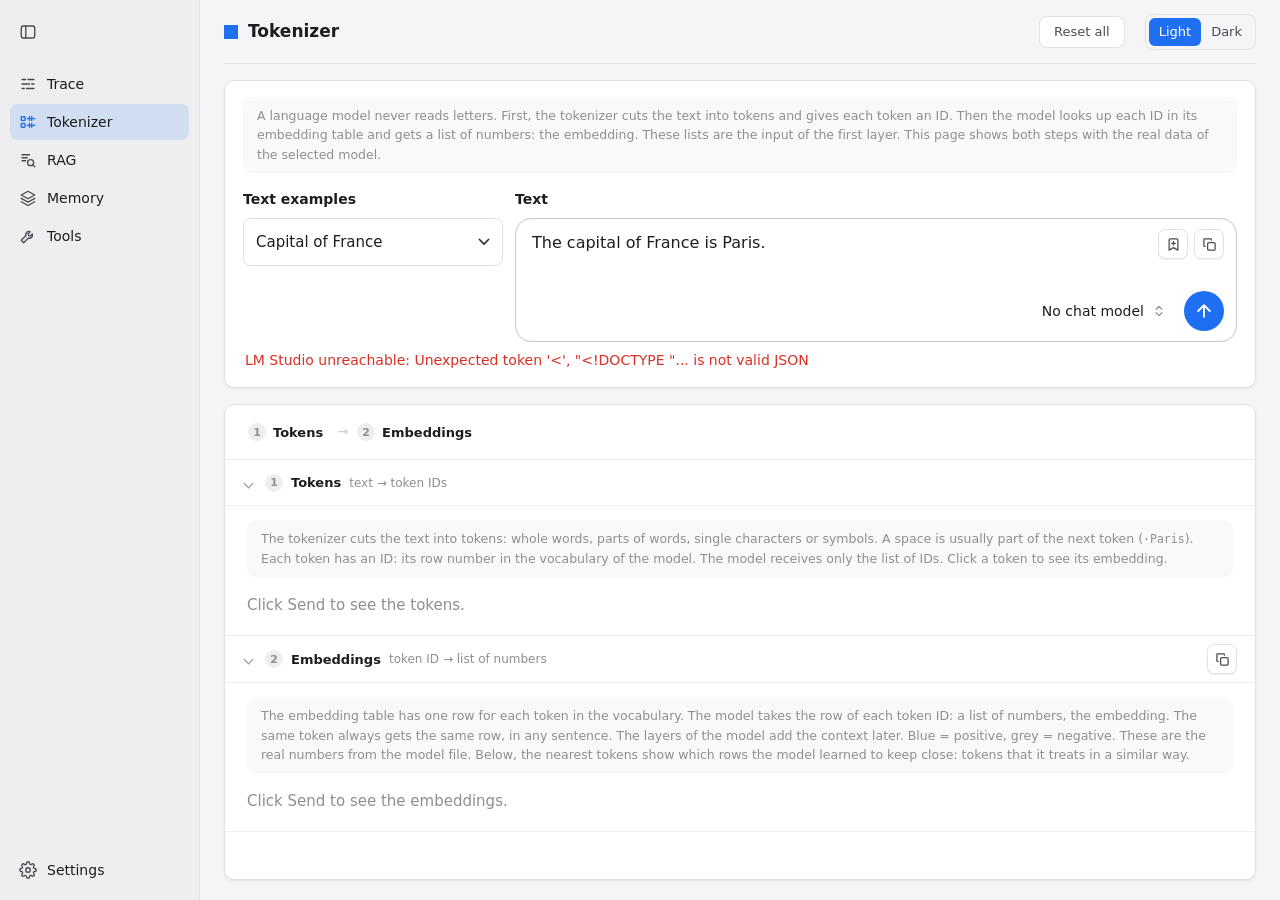
==== commit 8ba33655: "Model menu: the same on all pages (embedding models, Reasoning); Tokenizer: nearest tokens in the em" ====
--- a/embeddings.html
+++ b/embeddings.html
@@ -289,6 +289,31 @@
 
   /* The selected token: its whole vector as a grid */
   .detail-grid { display: grid; grid-template-columns: 448px minmax(0, 1fr); gap: 20px; align-items: start; }
+  /* The nearest tokens: a ranked list and a map */
+  #nearCard .card-head .right { margin-left: auto; color: var(--ink-3); font-size: 12.5px; }
+  .near-grid { display: grid; grid-template-columns: 340px minmax(0, 1fr); align-items: start; }
+  .nlist { border-right: 1px solid var(--paper-2); padding: 6px 0; align-self: stretch; }
+  .nlist .hint { padding: 8px 14px; }
+  .nlist-head { padding: 6px 14px 8px; font-size: 12.5px; color: var(--ink-3); }
+  .nlist-head code { font: 600 13px var(--mono); color: var(--ink); }
+  .nrow { display: grid; grid-template-columns: 20px minmax(0, 1fr) 72px 46px; gap: 10px; align-items: center; padding: 5px 14px; }
+  .nrow .rank { font: 12px var(--mono); color: var(--ink-3); text-align: right; }
+  .ntok { font: 13px var(--mono); color: var(--ink); overflow: hidden; text-overflow: ellipsis; white-space: nowrap; }
+  .track { position: relative; height: 8px; border-radius: 4px; background: var(--paper-2); overflow: hidden; }
+  .track i { position: absolute; left: 0; top: 0; bottom: 0; border-radius: 4px; background: var(--red); }
+  .score { font: 500 12.5px var(--mono); text-align: right; color: var(--ink-2); }
+  .note { padding: 9px 14px; border-top: 1px solid var(--paper-2); background: rgba(var(--shadow-rgb), .025); color: var(--ink-3); font-size: 12.5px; line-height: 1.5; }
+  .nmap { display: block; width: 100%; height: auto; }
+  .nmap-box { padding: 10px 14px; }
+  .nmap .link { stroke: rgb(var(--red-rgb)); stroke-opacity: .35; stroke-dasharray: 3 3; }
+  .nmap circle { stroke: var(--field); stroke-width: 1.5; }
+  .nmap .tp { fill: var(--ink); }
+  .nmap .np { fill: rgb(var(--red-rgb)); }
+  .nmap text { pointer-events: none; paint-order: stroke; stroke: var(--field); stroke-width: 3px; stroke-linejoin: round; }
+  .nmap .tlab { font: 600 13px var(--mono); fill: var(--ink); }
+  .nmap .nlab { font: 12px var(--mono); fill: var(--ink-2); }
+  .nmap .nlab .rk { fill: var(--ink-3); }
+  .nmap .lead { stroke: var(--stone-2); stroke-width: 1; }
   .grid { display: block; width: 100%; image-rendering: pixelated; border-radius: 4px; border: 1px solid var(--paper-2); }  /* 7 px per number */
   .facts { margin: 0; border: 1px solid var(--line); border-radius: 8px; overflow: hidden; font-size: 13px; }
   .facts div { display: grid; grid-template-columns: 150px 1fr; gap: 12px; padding: 8px 12px; }
@@ -316,7 +341,8 @@
     .output { min-height: 40vh; }
     select.field, #model { min-width: 0; width: 100%; }
     .top { flex-wrap: wrap; height: auto; padding: 12px 0; }
-    .prompt-grid, .detail-grid { grid-template-columns: 1fr; }
+    .prompt-grid, .detail-grid, .near-grid { grid-template-columns: 1fr; }
+    .nlist { border-right: 0; border-bottom: 1px solid var(--paper-2); }
     .facts div { grid-template-columns: 110px 1fr; }
     .vec-head { display: none; }
     .vec-row { grid-template-columns: 1fr; gap: 6px; }
@@ -395,7 +421,8 @@
           <div class="sec-body">
             <p class="explain">The embedding table has one row for each token in the vocabulary. The model takes the row of each token ID: a list of numbers, the embedding.
               The same token always gets the same row, in any sentence. The layers of the model add the context later.
-              Blue = positive, grey = negative. These are the real numbers from the model file.</p>
+              Blue = positive, grey = negative. These are the real numbers from the model file.
+              Below, the nearest tokens show which rows the model learned to keep close: tokens that it treats in a similar way.</p>
             <div id="vecBody"><span class="empty">Click Send to see the embeddings.</span></div>
           </div>
         </details>
@@ -413,9 +440,11 @@
 const cssVar = n => getComputedStyle(document.documentElement).getPropertyValue(n).trim();
 
 // Result of the last run: tokens = [{ id, text, special, name }], emb = server answer with rows (or { error })
-let tokens = [], emb = null, sel = -1, busy = false;
-
-// ---- Models: language models. The tokenizer works for all; the embeddings need safetensors (MLX) files.
+// near: the nearest tokens of the table and the map (null, { pending }, { error } or the server answer)
+let tokens = [], emb = null, near = null, sel = -1, busy = false;
+
+// ---- Models: language models only. The embeddings on this page are the input of the chat model: the rows of its
+// embedding table, not the vectors of an embedding model. The tokenizer works for all; the embeddings need safetensors (MLX) files.
 async function loadModels() {
   try {
     let keys = [];
@@ -452,7 +481,14 @@
     emb = await post("/embed-rows", { model, ids: tokens.map(p => p.id) }).catch(e => ({ error: e.message }));
     tokens.forEach((p, i) => p.name = emb.names?.[i] || "");
     sel = tokens.findIndex(p => !p.special);
+    near = emb.rows ? { pending: true } : null;
     render();
+    // Then the nearest tokens: a search of the whole table on the server (some seconds). One search per different text token.
+    if (emb.rows) {
+      const ids = [...new Set(tokens.filter(p => !p.special).map(p => p.id))].slice(0, 64);
+      near = ids.length ? await post("/nearest", { model, ids }).catch(e => ({ error: e.message })) : { error: "The text has no text tokens." };
+      renderNear();
+    }
   } catch (e) {
     $("error").textContent = String(e.message || e);
   } finally {
@@ -460,7 +496,7 @@
   }
 }
 $("run").onclick = run;
-// The message box (composer.js): the model picker and the Send button. The tokenizer generates no text: no Reasoning row.
+// The message box (composer.js): the model picker and the Send button. The embedding models show greyed out: this page uses none.
 const chatPick = Composer.picker({ select: $("model"), mount: $("chatPick"), label: "Chat model", isBusy: () => busy, onError: m => { $("error").textContent = m; } });
 Composer.setSend($("run"), false, { send: "Send the text to the tokenizer", key: "⌘ + Enter" });
 $("text").addEventListener("keydown", e => { if (e.key === "Enter" && (e.metaKey || e.ctrlKey)) { e.preventDefault(); run(); } });
@@ -513,9 +549,11 @@
     <div class="vec-head vec-row" style="cursor:default"><span>Token · ID</span><span>First 16 numbers</span><span>All ${emb.hidden.toLocaleString()} numbers</span></div>
     ${tokens.map((p, i) => `<div class="vec-row${i === sel ? " sel" : ""}" data-i="${i}">
       <span class="vec-tok">${tokLabel(p)}<small>ID ${p.id}</small></span>${barsSvg(emb.rows[i], barMax)}<canvas class="strip" data-v="${i}"></canvas></div>`).join("")}</div>
-    <div class="card" id="detail"></div>`;
+    <div class="card" id="detail"></div>
+    <div class="card" id="nearCard"></div>`;
   drawStrips();
   renderDetail();
+  renderNear();
 }
 let scale = 1;
 const tint = x => `rgba(${cssVar(x >= 0 ? "--red-rgb" : "--neg-rgb")}, ${Math.min(1, Math.abs(x) / scale).toFixed(3)})`;
@@ -568,13 +606,68 @@
   v.forEach((x, j) => { g.fillStyle = tint(x); g.fillRect(j % cols, Math.floor(j / cols), 1, 1); });
 }
 
+// ---- The nearest tokens of the selected token, and a map of all text tokens with their nearest tokens.
+// A vocabulary entry as text: "▁" (SentencePiece) and "Ġ" (BPE) are a space, shown as "·" as in the tokens.
+const vocabText = s => s ? s.replace(/[▁Ġ ]/g, "·").replace(/Ċ|\n/g, "↵") : "∅";
+function renderNear() {
+  const box = $("nearCard"), p = tokens[sel];
+  if (!box || !p) return;
+  const list = near?.neighbors?.[p.id], map = near?.maps?.[p.id];
+  const head = `<div class="card-head"><h3>Nearest tokens in the embedding table</h3>
+    <span class="right">${map ? `map: ${Math.round(map.share * 100)}% of the variation shown` : ""}</span></div>`;
+  const hint = t => `<div class="card-body hint">${t}</div>`;
+  if (!near || near.pending) { box.innerHTML = head + hint(`Searching all ${emb.vocab.toLocaleString()} rows of the table…`); return; }
+  if (near.error) { box.innerHTML = head + hint(esc(near.error)); return; }
+  if (p.special) { box.innerHTML = head + hint("A special token: a control sign, not in the search. Click a text token."); return; }
+  if (!list) { box.innerHTML = head + hint("Not in the search: the search takes the first 64 different tokens of the text."); return; }
+  box.innerHTML = head + `<div class="near-grid"><div class="nlist"><div class="nlist-head">Nearest to <code>${tokLabel(p)}</code></div>` + list.map((n, r) => `<div class="nrow">
+        <span class="rank">${r + 1}</span><code class="ntok" title="ID ${n.id}">${esc(vocabText(n.name))}</code>
+        <span class="track"><i style="width:${(Math.max(0, n.s) * 100).toFixed(1)}%"></i></span><span class="score">${n.s.toFixed(3)}</span></div>`).join("")
+    + `</div><div class="nmap-box">${nearMapSvg(p, list, map.xy)}</div></div>
+    <div class="note">The list compares the row of the token with each of the ${emb.vocab.toLocaleString()} rows of the table (cosine similarity: 1 = the same direction).
+      The map shows the token (dark point) and its 10 nearest rows (blue points, numbered as in the list). ${emb.hidden.toLocaleString()} numbers cannot be drawn: PCA finds
+      the two directions in which these 11 rows are most different, and puts each row on them. Near on the map usually means near in the table, but the map loses much information: the list is the exact measure.</div>`;
+}
+// The map of one token: the token first in xy, then its nearest rows in the order of the list.
+function nearMapSvg(p, list, xy) {
+  const W = 640, H = 330, pad = 24;
+  const xs = xy.map(q => q[0]), ys = xy.map(q => q[1]);
+  const x0 = Math.min(...xs), x1 = Math.max(...xs), y0 = Math.min(...ys), y1 = Math.max(...ys);
+  const s = Math.min((W - 2 * pad - 120) / (x1 - x0 || 1), (H - 2 * pad - 30) / (y1 - y0 || 1));  // one scale for both axes; room for the labels
+  const ox = (W - (x1 - x0) * s) / 2, oy = (H - (y1 - y0) * s) / 2;
+  const pts = xy.map(([x, y]) => [ox + (x - x0) * s, H - (oy + (y - y0) * s)]);
+  const f = n => n.toFixed(1), [cx, cy] = pts[0];
+  const links = pts.slice(1).map(([x, y]) => `<line class="link" x1="${f(cx)}" y1="${f(cy)}" x2="${f(x)}" y2="${f(y)}"/>`).join("");
+  const dots = pts.map(([x, y], k) => k
+    ? `<circle class="np" cx="${f(x)}" cy="${f(y)}" r="5" data-tip-title="${k}. ${esc(vocabText(list[k - 1].name))}" data-tip="${esc(`similarity ${list[k - 1].s.toFixed(3)} · ID ${list[k - 1].id}`)}"/>`
+    : `<circle class="tp" cx="${f(x)}" cy="${f(y)}" r="7" data-tip-title="${esc(vocabText(p.name || p.text))}" data-tip="${esc(`The token · ID ${p.id}`)}"/>`).join("");
+  // Labels: each takes the nearest free place around its point (no label on a label or on a point);
+  // a label away from its point gets a thin line to it.
+  const boxes = pts.map(([x, y], k) => { const r = k ? 6 : 8; return [x - r, y - r, x + r, y + r]; });
+  const hit = (b, c) => b[0] < c[2] && c[0] < b[2] && b[1] < c[3] && c[1] < b[3];
+  const labels = pts.map(([x, y], k) => {
+    const txt = k ? `${k} ${vocabText(list[k - 1].name)}` : vocabText(p.name || p.text), size = k ? 12 : 13, w = [...txt].length * size * 0.6 + 2, h = size + 4;
+    for (const d of [11, 22, 34, 48, 64]) for (let a8 = 0; a8 < 8; a8++) {
+      const a = a8 * Math.PI / 4, px = x + Math.cos(a) * d, py = y - Math.sin(a) * d;
+      const lx = Math.cos(a) > 0.3 ? px : Math.cos(a) < -0.3 ? px - w : px - w / 2;
+      const b = [lx, py - h / 2, lx + w, py + h / 2];
+      if (b[0] < 2 || b[2] > W - 2 || b[1] < 2 || b[3] > H - 2 || boxes.some(c => hit(b, c))) continue;
+      boxes.push(b);
+      const lead = d > 11 ? `<line class="lead" x1="${f(x)}" y1="${f(y)}" x2="${f(Math.min(Math.max(x, b[0]), b[2]))}" y2="${f(Math.min(Math.max(y, b[1]), b[3]))}"/>` : "";
+      return `${lead}<text class="${k ? "nlab" : "tlab"}" x="${f(lx)}" y="${f(py + size * 0.36)}">${k ? `<tspan class="rk">${k}</tspan> ` : ""}${esc(k ? vocabText(list[k - 1].name) : txt)}</text>`;
+    }
+    return "";
+  }).join("");
+  return `<svg class="nmap" viewBox="0 0 ${W} ${H}" role="img" aria-label="Map of the token and its 10 nearest tokens in the embedding table">${links}${dots}${labels}</svg>`;
+}
+
 // Select a token: click a chip or a row.
 function select(i) {
   if (!tokens[i] || i === sel) return;
   sel = i;
   document.querySelectorAll(".chip.sel, .vec-row.sel").forEach(el => el.classList.remove("sel"));
   document.querySelectorAll(`.chip[data-i="${i}"], .vec-row[data-i="${i}"]`).forEach(el => el.classList.add("sel"));
-  if (emb?.rows) renderDetail();
+  if (emb?.rows) { renderDetail(); renderNear(); }
 }
 document.querySelector(".main").addEventListener("click", e => {
   const el = e.target.closest("[data-i]");
--- a/composer.css
+++ b/composer.css
@@ -8,6 +8,7 @@
 .cbox-input { display: block; width: 100%; resize: none; border: 0; outline: none; background: transparent; padding: 2px 4px; min-height: 28px; font: 16px/1.5 var(--sans); color: var(--ink); box-shadow: none; }
 .cbox-input:focus { box-shadow: none; border: 0; }
 .cbox-input::placeholder { color: var(--ink-3); }
+.cbox-input:placeholder-shown { overflow: hidden; }  /* a long placeholder on a phone: no scroll bar in an empty box */
 .cbox-bar { display: flex; align-items: center; gap: 8px; margin-top: 8px; }
 .cbox-bar .grow { margin-left: auto; }
 
@@ -46,8 +47,10 @@
 .mp-menu .sec .n { font-weight: 400; color: var(--ink-3); }
 .mp-menu .lrow { display: flex; align-items: center; gap: 6px; border-radius: 7px; }
 .mp-menu .lrow.sel { background: rgba(var(--red-rgb), .08); }
-.mp-menu .lrow > button[data-model] { flex: 1; min-width: 0; }
-.mp-menu .lrow.sel > button[data-model], .mp-menu .lrow > button[data-model]:hover { background: transparent; }
+.mp-menu .lrow > button[data-model], .mp-menu .lrow > button[data-emb] { flex: 1; min-width: 0; }
+.mp-menu .lrow.sel > button[data-model], .mp-menu .lrow > button[data-model]:hover, .mp-menu .lrow.sel > button[data-emb], .mp-menu .lrow > button[data-emb]:hover { background: transparent; }
+.perm-menu.mp-menu button.noemb { cursor: default; color: var(--ink-3); }
+.perm-menu.mp-menu button.noemb:hover { background: transparent; }
 .perm-menu.mp-menu button.eject { display: inline-flex; align-items: center; gap: 6px; width: auto; flex: none; height: 30px; margin-right: 6px; padding: 0 10px; border: 1px solid var(--line); border-radius: 7px; background: var(--field); color: var(--ink-2); font: 500 13px var(--sans); }
 .perm-menu.mp-menu button.eject:hover { color: var(--ink); border-color: var(--stone-2); background: var(--field); }
 .perm-menu.mp-menu button.eject:disabled { opacity: .5; cursor: default; }
@@ -61,11 +64,14 @@
 .mp-menu .frow .seg { display: inline-flex; margin-left: auto; padding: 2px; background: var(--paper); border: 1px solid var(--line); border-radius: 8px; }
 .mp-menu .frow .seg button { display: inline-block; width: auto; height: 26px; padding: 0 10px; font: 500 13px var(--sans); border-radius: 6px; color: var(--ink-2); }
 .mp-menu .frow .seg button[aria-pressed="true"] { background: var(--primary); color: var(--on-primary); }
+.mp-menu .frow .seg.dis button { cursor: default; color: var(--ink-3); }
+.mp-menu .frow .seg.dis button[aria-pressed="true"] { background: var(--line); color: var(--ink-2); }
 .cbox .sr { position: absolute; width: 1px; height: 1px; overflow: hidden; clip: rect(0 0 0 0); white-space: nowrap; }
 
 .mcard { border: 1px solid var(--line); border-radius: 8px; overflow: hidden; background: var(--field); }
 .mcard.pop { position: absolute; z-index: 40; bottom: calc(100% + 8px); right: 0; width: min(560px, calc(100vw - 40px)); box-shadow: 0 12px 32px -8px rgba(0, 0, 0, .3); }
 .mp-wrap.left .mcard.pop { left: 0; right: auto; }
+.mp-wrap .perm-menu.down, .mp-wrap .mcard.pop.down { bottom: auto; top: calc(100% + 8px); }
 .mcard[hidden] { display: none; }
 .mcard-hd { display: flex; align-items: center; flex-wrap: wrap; gap: 6px 12px; padding: 9px 14px; background: var(--paper); border-bottom: 1px solid var(--line); font-size: 13px; }
 .mcard-hd b { font-size: 14px; font-weight: 600; color: var(--ink); }
@@ -85,7 +91,9 @@
 .send-round:disabled { opacity: .5; cursor: default; }
 .send-round svg { width: 20px; height: 20px; }
 
+.cbox-bar > .mp-wrap { flex: 0 1 auto; }
+.mp-btn { min-width: 0; }
 @media (max-width: 640px) {
-  .cbox-bar { flex-wrap: wrap; }
+  .mp-btn .ld { display: none; }  /* "loaded", "Reasoning on": the menu shows them */
   .mcard-bd { grid-template-columns: repeat(2, minmax(0, 1fr)); }
 }
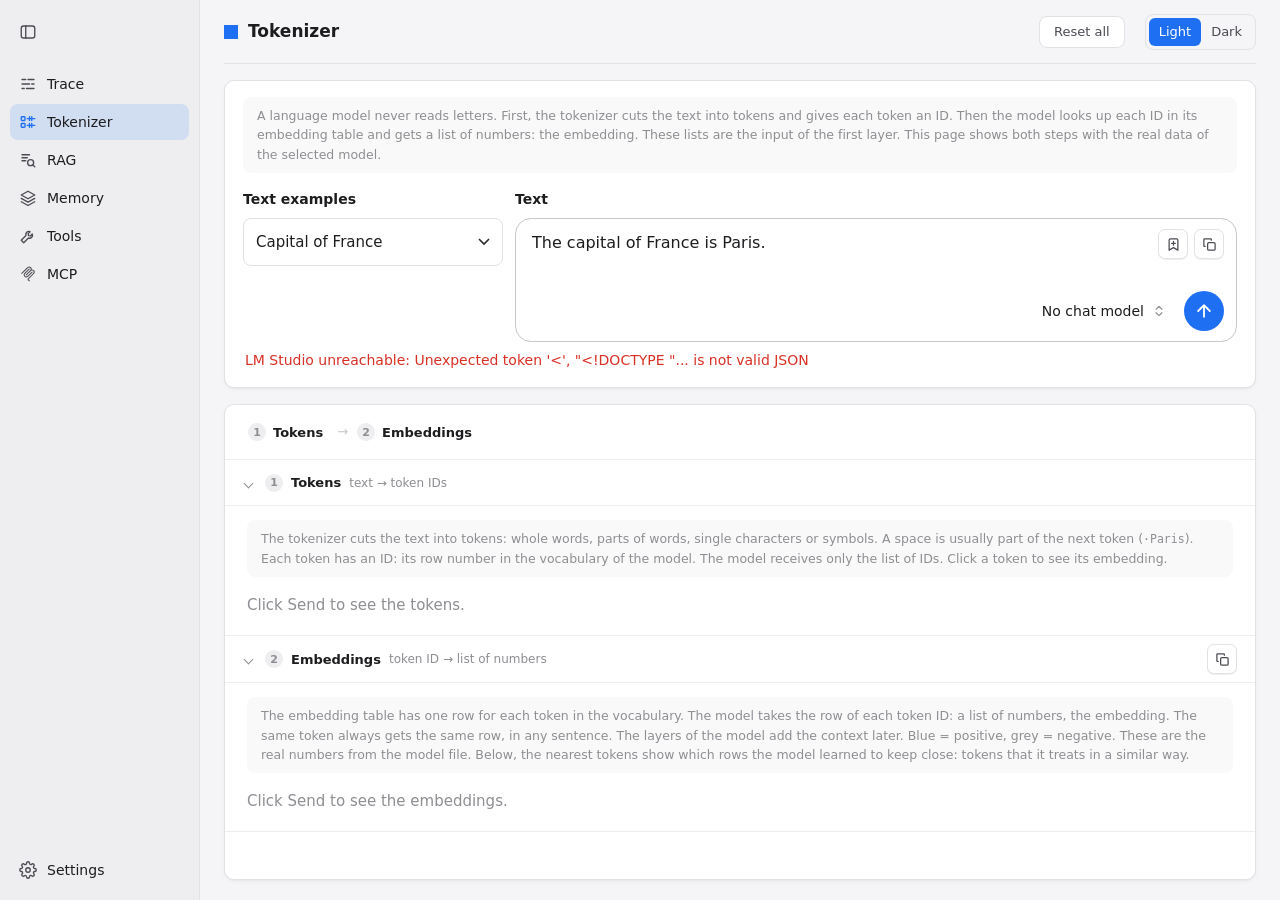
==== commit e60665e4: "MCP page: LM Studio as the MCP host, with servers from mcp.json - Chat: each step of a run (connect," ====
--- a/embeddings.html
+++ b/embeddings.html
@@ -369,6 +369,7 @@
   <a href="/rag.html" title="RAG: answers from your documents"><svg viewBox="0 0 24 24" fill="none" stroke="currentColor" stroke-width="1.8" stroke-linecap="round" stroke-linejoin="round" aria-hidden="true"><path d="M4 5h10M4 9h7M4 13h5"/><circle cx="15.5" cy="15.5" r="4"/><path d="M18.5 18.5 21 21"/></svg><span>RAG</span></a>
   <a href="/memory.html" title="Memory: what the agent remembers"><svg viewBox="0 0 24 24" fill="none" stroke="currentColor" stroke-width="1.8" stroke-linecap="round" stroke-linejoin="round" aria-hidden="true"><path d="M12 3 3 8l9 5 9-5-9-5z"/><path d="M3 12.5l9 5 9-5"/><path d="M3 17l9 5 9-5"/></svg><span>Memory</span></a>
   <a href="/tools.html" title="Tools: how a model uses tools"><svg viewBox="0 0 24 24" fill="none" stroke="currentColor" stroke-width="1.8" stroke-linecap="round" stroke-linejoin="round" aria-hidden="true"><path d="M14.7 6.3a4 4 0 0 0-5.4 5.1L3 17.7 6.3 21l6.3-6.3a4 4 0 0 0 5.1-5.4l-2.6 2.6-2.4-.5-.5-2.4z"/></svg><span>Tools</span></a>
+  <a href="/mcp.html" title="MCP: connect a model to tools and data"><svg viewBox="0 0 24 24" fill="currentColor" aria-hidden="true"><path d="M19.97 11.84c.66-.66 1.02-1.53 1.02-2.46s-.36-1.8-1.02-2.46l-.04-.04a3.45 3.45 0 0 0-2.46-1.02c-.17 0-.34.03-.51.05c.02-.17.05-.33.05-.51c0-.93-.36-1.8-1.02-2.46s-1.53-1.02-2.46-1.02s-1.8.36-2.46 1.02L3.2 10.81a.694.694 0 0 0 .98.98l7.87-7.87c.39-.39.92-.61 1.47-.61A2.08 2.08 0 0 1 15.6 5.4c0 .56-.22 1.08-.61 1.48l-5.86 5.86l-.08.08c-.27.27-.27.71 0 .98c.14.14.31.2.49.2s.36-.07.49-.2l5.94-5.94a2.09 2.09 0 0 1 2.95 0l.04.04c.39.39.61.92.61 1.47s-.22 1.08-.61 1.48l-7.11 7.11c-.63.63-.63 1.66 0 2.29l1.46 1.46c.14.14.31.2.49.2s.36-.07.49-.2c.27-.27.27-.71 0-.98l-1.46-1.46a.235.235 0 0 1 0-.33l7.11-7.11Z"/><path d="M17.96 9.83a.694.694 0 0 0-.98-.98l-5.82 5.82c-.81.81-2.14.81-2.95 0s-.81-2.14 0-2.95l5.82-5.82a.694.694 0 0 0-.98-.98l-5.82 5.82a3.476 3.476 0 0 0 0 4.92c.68.68 1.57 1.02 2.46 1.02s1.78-.34 2.46-1.02l5.82-5.82Z"/></svg><span>MCP</span></a>
   <a href="/settings.html" class="side-foot" title="Settings: model formats, embedding prefixes and LM Studio"><svg viewBox="0 0 24 24" fill="none" stroke="currentColor" stroke-width="1.8" stroke-linecap="round" stroke-linejoin="round" aria-hidden="true"><circle cx="12" cy="12" r="3"/><path d="M19.4 15a1.65 1.65 0 0 0 .33 1.82l.06.06a2 2 0 1 1-2.83 2.83l-.06-.06a1.65 1.65 0 0 0-1.82-.33 1.65 1.65 0 0 0-1 1.51V21a2 2 0 1 1-4 0v-.09A1.65 1.65 0 0 0 9 19.4a1.65 1.65 0 0 0-1.82.33l-.06.06a2 2 0 1 1-2.83-2.83l.06-.06A1.65 1.65 0 0 0 4.68 15a1.65 1.65 0 0 0-1.51-1H3a2 2 0 1 1 0-4h.09A1.65 1.65 0 0 0 4.6 9a1.65 1.65 0 0 0-.33-1.82l-.06-.06a2 2 0 1 1 2.83-2.83l.06.06A1.65 1.65 0 0 0 9 4.68a1.65 1.65 0 0 0 1-1.51V3a2 2 0 1 1 4 0v.09a1.65 1.65 0 0 0 1 1.51 1.65 1.65 0 0 0 1.82-.33l.06-.06a2 2 0 1 1 2.83 2.83l-.06.06A1.65 1.65 0 0 0 19.4 9a1.65 1.65 0 0 0 1.51 1H21a2 2 0 1 1 0 4h-.09a1.65 1.65 0 0 0-1.51 1z"/></svg><span>Settings</span></a>
 </nav>
 <div class="app">
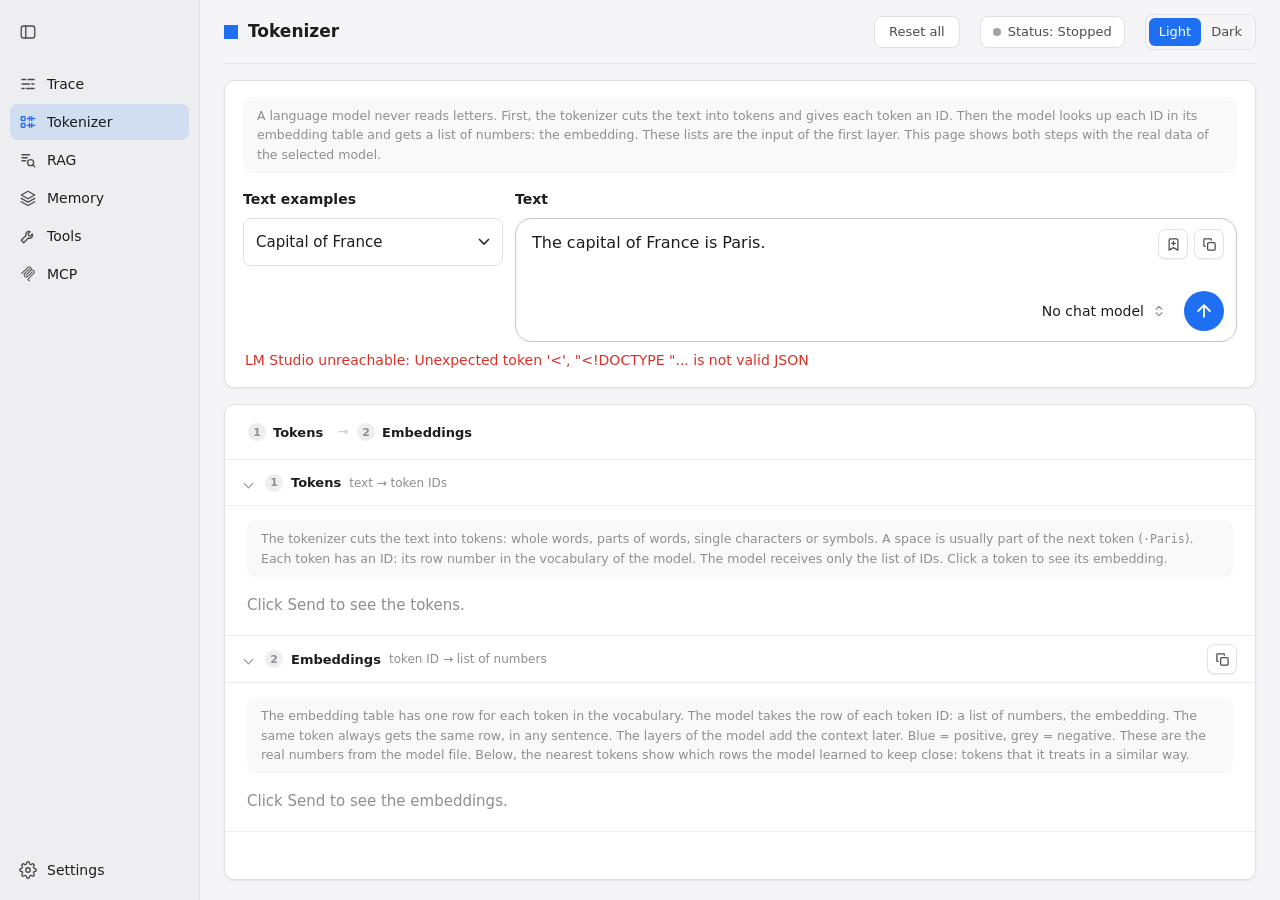
==== commit 8279df50: "LM Studio Status control; lmt start starts LM Studio; Tools page error rows - Status control in the " ====
--- a/embeddings.html
+++ b/embeddings.html
@@ -834,5 +834,6 @@
 $("text").value = EXAMPLES[0][1]; fit($("text")); matchExample();
 loadModels();
 </script>
+<script src="/lms-status.js"></script>
 </body>
 </html>
--- a/composer.css
+++ b/composer.css
@@ -97,3 +97,12 @@
   .mp-btn .ld { display: none; }  /* "loaded", "Reasoning on": the menu shows them */
   .mcard-bd { grid-template-columns: repeat(2, minmax(0, 1fr)); }
 }
+
+/* Under each answer: Copy and Export, then the time and tokens */
+.ans-bar { display: flex; align-items: center; gap: 4px; align-self: flex-start; margin-top: -6px; }
+.ans-bar .tok-meta { margin: 0 0 0 6px; }
+.ans-btn { width: 28px; height: 28px; display: inline-grid; place-items: center; border: 1px solid transparent; border-radius: 7px; background: none; color: var(--ink-3); cursor: pointer; padding: 0; }
+.ans-btn svg { width: 15px; height: 15px; }
+.ans-btn:hover { color: var(--ink); background: var(--paper-2); }
+.ans-btn:focus-visible { outline: 2px solid var(--red); outline-offset: 1px; }
+.ans-btn.done { color: var(--primary); }
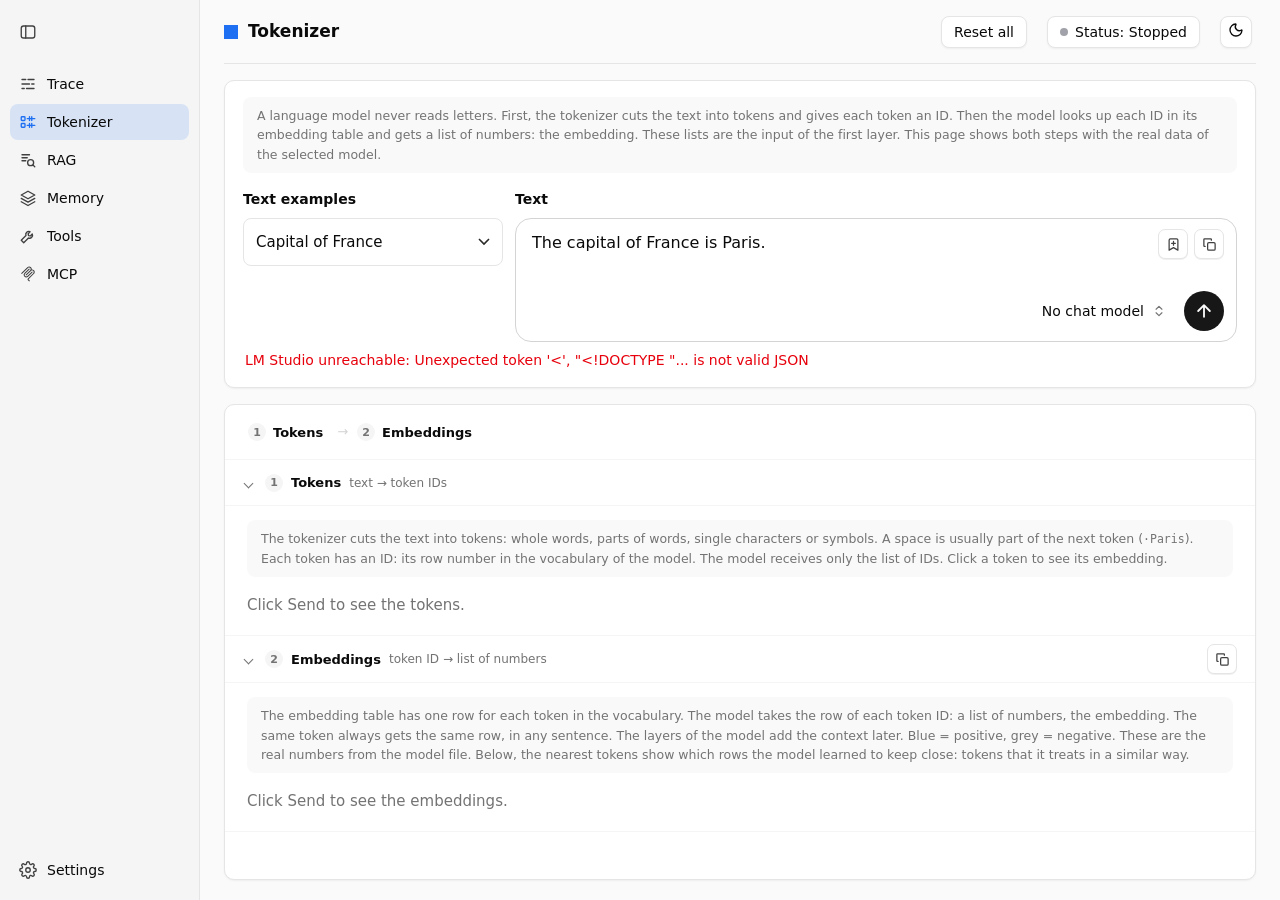
==== commit c064257e: "shadcn/ui look on all pages: theme.css with colours, buttons, tabs, theme button - theme.css: one sh" ====
--- a/embeddings.html
+++ b/embeddings.html
@@ -5,59 +5,7 @@
 <meta name="viewport" content="width=device-width, initial-scale=1">
 <title>LM Trace · Tokenizer</title>
 <style>
-  /* Same look as index.html: system font, white panels, light grey lines, blue accent.
-     --red/--red-rgb carry the accent (positive vector values); --neg-rgb, slate grey, colours negative values. */
-  :root {
-    color-scheme: light;
-    --paper: #f5f5f7;
-    --field: #ffffff;
-    --paper-2: #eeeef1;
-    --line: #e1e1e6;
-    --stone-2: #c7c7cc;
-    --ink: #1d1d1f;
-    --ink-2: #4b4b52;
-    --ink-3: #8e8e93;
-    --red: #1f6ff2;
-    --red-rgb: 31, 111, 242;
-    --neg-rgb: 71, 85, 105;
-    --sans: -apple-system, BlinkMacSystemFont, "SF Pro Text", system-ui, sans-serif;
-    --mono: ui-monospace, "SF Mono", Menlo, monospace;
-    --input-bg: #ffffff;
-    --shadow-rgb: 0, 0, 0;
-    --primary: #1f6ff2;
-    --primary-hover: #185ed6;
-    --on-primary: #ffffff;
-    --danger: #d93025;
-    --tip-bg: #1d1d1f;
-    --tip-fg: #f5f5f7;
-    --tip-sub: #c7c7cc;
-    --tip-code: #8ab4ff;
-    --r: 10px;
-    --lift: 0 1px 2px rgba(0, 0, 0, .04), 0 2px 8px -4px rgba(0, 0, 0, .08);
-  }
-  :root[data-theme="dark"] {
-    color-scheme: dark;
-    --paper: #161618;
-    --field: #1f1f22;
-    --paper-2: #2a2a2e;
-    --line: #333338;
-    --stone-2: #4a4a50;
-    --ink: #ececf0;
-    --ink-2: #b9b9c0;
-    --ink-3: #85858c;
-    --red: #4c8dff;
-    --red-rgb: 76, 141, 255;
-    --neg-rgb: 148, 163, 184;
-    --input-bg: #18181a;
-    --primary: #3b7cf5;
-    --primary-hover: #5a90f7;
-    --danger: #ff6b5e;
-    --tip-bg: #f0f0f3;
-    --tip-fg: #1d1d1f;
-    --tip-sub: #4b4b52;
-    --tip-code: #185ed6;
-    --lift: 0 1px 2px rgba(0, 0, 0, .3), 0 2px 10px -4px rgba(0, 0, 0, .5);
-  }
+  /* The colours, buttons, tabs and theme button: theme.css, linked after this block. */
   * { font-variant-ligatures: none !important; font-feature-settings: "calt" 0, "liga" 0 !important; }
   * { box-sizing: border-box; }
   html, body { margin: 0; height: 100%; }
@@ -348,6 +296,7 @@
     .vec-row { grid-template-columns: 1fr; gap: 6px; }
   }
 </style>
+<link rel="stylesheet" href="/theme.css">
 <link rel="stylesheet" href="/composer.css">
 <script>
   // Saved choice, else the system setting. Set before the page draws, so there is no flash.
@@ -378,10 +327,10 @@
     <select id="model" class="field" aria-label="Chat model" hidden></select>
     <span class="spacer"></span>
     <button type="button" id="resetAll" class="hdr-btn" title="Clear the text and the output">Reset all</button>
-    <span class="seg" id="theme" role="group" aria-label="Theme">
-      <button data-theme="light" aria-pressed="false">Light</button>
-      <button data-theme="dark" aria-pressed="false">Dark</button>
-    </span>
+    <button type="button" id="theme" class="hdr-btn" aria-label="Toggle dark mode" data-tooltip="Toggle dark mode">
+      <span class="tm-sun"><svg viewBox="0 0 24 24" fill="none" stroke="currentColor" stroke-width="2" stroke-linecap="round" stroke-linejoin="round" aria-hidden="true"><circle cx="12" cy="12" r="4"/><path d="M12 2v2"/><path d="M12 20v2"/><path d="m4.93 4.93 1.41 1.41"/><path d="m17.66 17.66 1.41 1.41"/><path d="M2 12h2"/><path d="M20 12h2"/><path d="m6.34 17.66-1.41 1.41"/><path d="m19.07 4.93-1.41 1.41"/></svg></span>
+      <span class="tm-moon"><svg viewBox="0 0 24 24" fill="none" stroke="currentColor" stroke-width="2" stroke-linecap="round" stroke-linejoin="round" aria-hidden="true"><path d="M20.985 12.486a9 9 0 1 1-9.473-9.472c.405-.022.617.46.402.803a6 6 0 0 0 8.268 8.268c.344-.215.825-.004.803.401"/></svg></span>
+    </button>
   </header>
 
   <section class="composer" aria-label="Text">
@@ -823,11 +772,10 @@
 // Light/Dark switch. Remembered per browser. Canvas colours come from CSS, so draw again.
 function setTheme(v, save) {
   document.documentElement.dataset.theme = v;
-  document.querySelectorAll("#theme button").forEach(b => b.setAttribute("aria-pressed", b.dataset.theme === v));
   if (save) try { localStorage.setItem("theme", v); } catch {}
   if (emb?.rows) { drawStrips(); renderDetail(); }
 }
-document.querySelectorAll("#theme button").forEach(b => { b.onmousedown = e => e.preventDefault(); b.onclick = () => setTheme(b.dataset.theme, true); });
+document.getElementById("theme").onclick = () => setTheme(document.documentElement.dataset.theme === "dark" ? "light" : "dark", true);
 setTheme(document.documentElement.dataset.theme, false);
 document.querySelectorAll("button").forEach(b => b.addEventListener("mousedown", e => e.preventDefault()));
 
--- a/theme.css
+++ b/theme.css
@@ -0,0 +1,103 @@
+/* The look of LM Trace, shared by all pages: the shadcn/ui neutral colours, buttons, tabs and the theme button.
+   Each page links this file after its own <style>, so these rules win over the page rules with the same selector.
+   The values come from Basecoat 1.3.0 (the shadcn/ui design in plain CSS); Basecoat itself is not loaded.
+   --red/--red-rgb carry the blue accent (links, token shading, chips); the name is historical. */
+:root {
+  color-scheme: light;
+  --paper: oklch(.985 0 0);
+  --field: oklch(1 0 0);
+  --paper-2: oklch(.97 0 0);
+  --line: oklch(.922 0 0);
+  --stone-2: oklch(.87 0 0);
+  --ink: oklch(.145 0 0);
+  --ink-2: oklch(.371 0 0);
+  --ink-3: oklch(.556 0 0);
+  --red: #1f6ff2;
+  --red-rgb: 31, 111, 242;
+  --neg-rgb: 71, 85, 105;
+  --sans: -apple-system, BlinkMacSystemFont, "SF Pro Text", system-ui, sans-serif;
+  --mono: ui-monospace, "SF Mono", Menlo, monospace;
+  --input-bg: oklch(1 0 0);
+  --shadow-rgb: 0, 0, 0;
+  --primary: oklch(.205 0 0);
+  --primary-hover: oklch(.3 0 0);
+  --on-primary: oklch(.985 0 0);
+  --danger: oklch(.577 .245 27.325);
+  --tip-bg: oklch(.205 0 0);
+  --tip-fg: oklch(.985 0 0);
+  --tip-sub: oklch(.8 0 0);
+  --tip-code: #8ab4ff;
+  --r: .625rem;
+  --lift: 0 1px 2px rgba(0, 0, 0, .05);
+}
+:root[data-theme="dark"] {
+  color-scheme: dark;
+  --paper: oklch(.145 0 0);
+  --field: oklch(.205 0 0);
+  --paper-2: oklch(.205 0 0);
+  --line: oklch(1 0 0 / 10%);
+  --stone-2: oklch(1 0 0 / 20%);
+  --ink: oklch(.985 0 0);
+  --ink-2: oklch(.85 0 0);
+  --ink-3: oklch(.708 0 0);
+  --red: #4c8dff;
+  --red-rgb: 76, 141, 255;
+  --neg-rgb: 148, 163, 184;
+  --input-bg: oklch(1 0 0 / 5%);
+  --primary: oklch(.922 0 0);
+  --primary-hover: oklch(.85 0 0);
+  --on-primary: oklch(.205 0 0);
+  --danger: oklch(.704 .191 22.216);
+  --tip-bg: oklch(.922 0 0);
+  --tip-fg: oklch(.205 0 0);
+  --tip-sub: oklch(.371 0 0);
+  --tip-code: #185ed6;
+  --lift: none;
+}
+
+/* Buttons. .btn: filled (black in light mode). .btn.ghost and .hdr-btn: outline. */
+.btn, .hdr-btn {
+  display: inline-flex; align-items: center; justify-content: center; gap: 6px; height: 36px; padding: 0 16px;
+  font: 500 14px var(--sans); border-radius: 8px; cursor: pointer; white-space: nowrap; transition: background .15s, color .15s;
+  border: 1px solid transparent; background: var(--primary); color: var(--on-primary); box-shadow: none;
+}
+.btn:hover { background: var(--primary-hover); border-color: transparent; color: var(--on-primary); }
+.btn:disabled { opacity: .5; cursor: default; }
+.btn.ghost, .hdr-btn { background: var(--field); color: var(--ink); border-color: var(--line); box-shadow: 0 1px 2px rgba(0, 0, 0, .05); }
+.btn.ghost:hover, .hdr-btn:hover { background: var(--paper-2); color: var(--ink); border-color: var(--line); }
+.btn.ghost:disabled { background: var(--field); color: var(--ink-3); }
+.btn.ghost.warn:hover { color: var(--danger); }
+.btn.small, .hdr-btn { height: 32px; padding: 0 12px; }
+:root[data-theme="dark"] .btn.ghost, :root[data-theme="dark"] .hdr-btn { background: oklch(1 0 0 / 4.5%); border-color: oklch(1 0 0 / 15%); box-shadow: none; }
+:root[data-theme="dark"] .btn.ghost:hover, :root[data-theme="dark"] .hdr-btn:hover { background: oklch(1 0 0 / 10%); }
+
+/* Tabs: a grey pill row; the selected tab is a white card. The pane below has no box of its own. */
+.tabs { display: inline-flex; justify-self: start; align-items: center; gap: 0; height: 36px; padding: 3px; border-radius: 10px; background: var(--paper-2); }
+.tabs button {
+  display: inline-flex; align-items: center; justify-content: center; gap: 6px; height: 100%; padding: 0 10px; margin: 0;
+  font: 500 14px var(--sans); color: var(--ink-3); background: transparent; border: 1px solid transparent; border-radius: 8px;
+  box-shadow: none; cursor: pointer;
+}
+.tabs button:hover { color: var(--ink); background: transparent; }
+.tabs button[aria-selected="true"] { color: var(--ink); background: var(--field); box-shadow: 0 1px 3px rgba(0, 0, 0, .1), 0 1px 2px -1px rgba(0, 0, 0, .1); }
+:root[data-theme="dark"] .tabs { background: oklch(.269 0 0); }
+:root[data-theme="dark"] .tabs button[aria-selected="true"] { background: oklch(1 0 0 / 4.5%); border-color: oklch(1 0 0 / 15%); box-shadow: none; }
+.tabbox { gap: 10px; }
+.tabpane { padding: 0; background: transparent; border: 0; }
+
+/* The theme button in the header: a moon in light mode, a sun in dark mode. */
+#theme { width: 32px; height: 32px; padding: 0; }
+#theme svg { width: 16px; height: 16px; }
+#theme .tm-sun, :root[data-theme="dark"] #theme .tm-moon { display: none; }
+:root[data-theme="dark"] #theme .tm-sun { display: inline-flex; }
+
+/* A small tooltip under a button: data-tooltip="text". */
+[data-tooltip] { position: relative; }
+[data-tooltip]::before {
+  content: attr(data-tooltip); position: absolute; top: calc(100% + 6px); left: 50%; translate: -50% -4px; z-index: 60;
+  padding: 6px 12px; border-radius: 8px; font: 500 12px var(--sans); white-space: nowrap;
+  background: var(--tip-bg); color: var(--tip-fg); pointer-events: none; opacity: 0; transition: opacity .15s, translate .15s;
+}
+[data-tooltip]:hover::before, [data-tooltip]:focus-visible::before { opacity: 1; translate: -50% 0; }
+#theme[data-tooltip]::before { left: auto; right: 0; translate: 0 -4px; }  /* the last button in the header: keep the tip on the page */
+#theme[data-tooltip]:hover::before, #theme[data-tooltip]:focus-visible::before { translate: 0 0; }
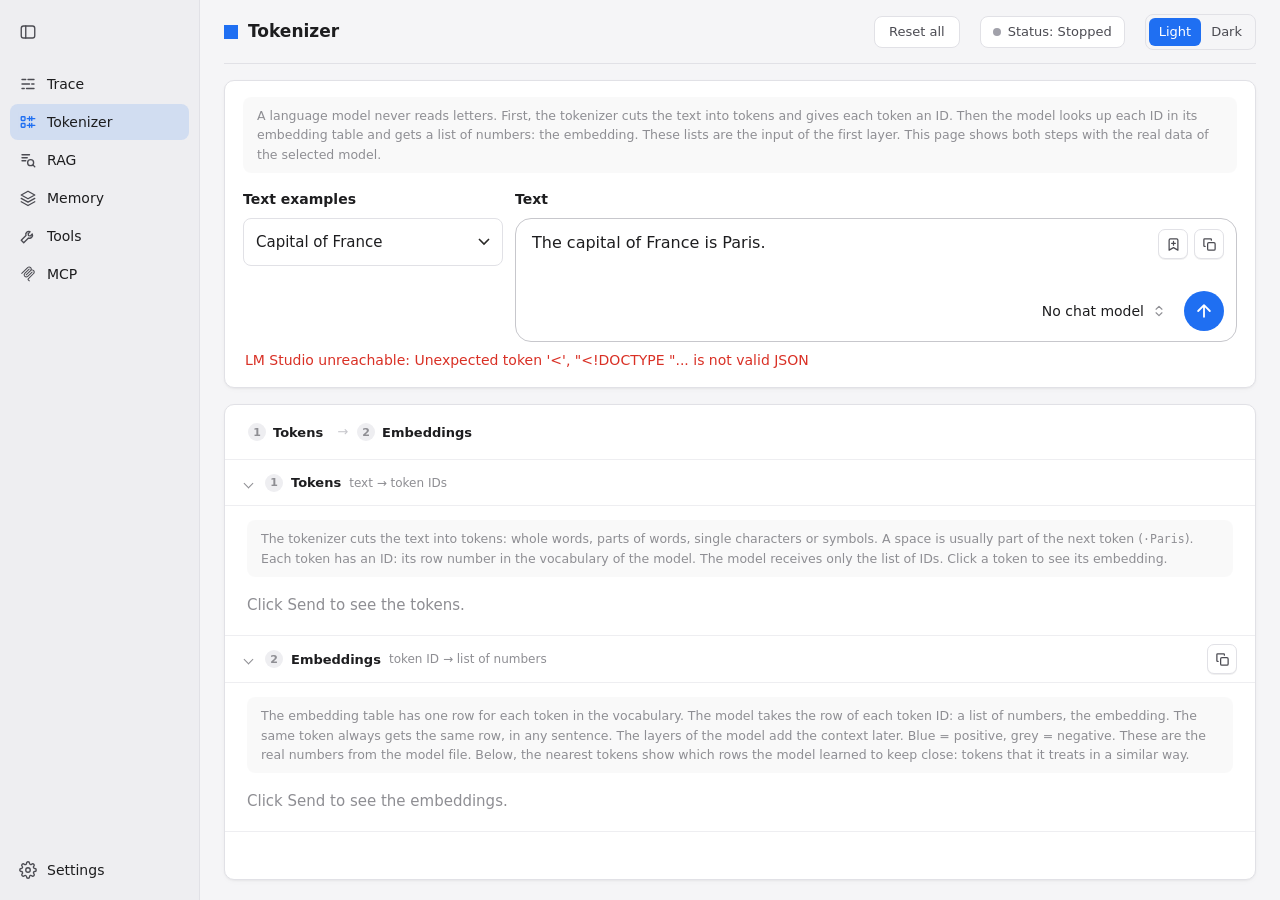
==== commit fa627e87: "Merge pull request #10 from VincentSchaik/lmstudio-status LM Studio Status control, lmt start, Tools" ====
--- a/embeddings.html
+++ b/embeddings.html
@@ -5,7 +5,59 @@
 <meta name="viewport" content="width=device-width, initial-scale=1">
 <title>LM Trace · Tokenizer</title>
 <style>
-  /* The colours, buttons, tabs and theme button: theme.css, linked after this block. */
+  /* Same look as index.html: system font, white panels, light grey lines, blue accent.
+     --red/--red-rgb carry the accent (positive vector values); --neg-rgb, slate grey, colours negative values. */
+  :root {
+    color-scheme: light;
+    --paper: #f5f5f7;
+    --field: #ffffff;
+    --paper-2: #eeeef1;
+    --line: #e1e1e6;
+    --stone-2: #c7c7cc;
+    --ink: #1d1d1f;
+    --ink-2: #4b4b52;
+    --ink-3: #8e8e93;
+    --red: #1f6ff2;
+    --red-rgb: 31, 111, 242;
+    --neg-rgb: 71, 85, 105;
+    --sans: -apple-system, BlinkMacSystemFont, "SF Pro Text", system-ui, sans-serif;
+    --mono: ui-monospace, "SF Mono", Menlo, monospace;
+    --input-bg: #ffffff;
+    --shadow-rgb: 0, 0, 0;
+    --primary: #1f6ff2;
+    --primary-hover: #185ed6;
+    --on-primary: #ffffff;
+    --danger: #d93025;
+    --tip-bg: #1d1d1f;
+    --tip-fg: #f5f5f7;
+    --tip-sub: #c7c7cc;
+    --tip-code: #8ab4ff;
+    --r: 10px;
+    --lift: 0 1px 2px rgba(0, 0, 0, .04), 0 2px 8px -4px rgba(0, 0, 0, .08);
+  }
+  :root[data-theme="dark"] {
+    color-scheme: dark;
+    --paper: #161618;
+    --field: #1f1f22;
+    --paper-2: #2a2a2e;
+    --line: #333338;
+    --stone-2: #4a4a50;
+    --ink: #ececf0;
+    --ink-2: #b9b9c0;
+    --ink-3: #85858c;
+    --red: #4c8dff;
+    --red-rgb: 76, 141, 255;
+    --neg-rgb: 148, 163, 184;
+    --input-bg: #18181a;
+    --primary: #3b7cf5;
+    --primary-hover: #5a90f7;
+    --danger: #ff6b5e;
+    --tip-bg: #f0f0f3;
+    --tip-fg: #1d1d1f;
+    --tip-sub: #4b4b52;
+    --tip-code: #185ed6;
+    --lift: 0 1px 2px rgba(0, 0, 0, .3), 0 2px 10px -4px rgba(0, 0, 0, .5);
+  }
   * { font-variant-ligatures: none !important; font-feature-settings: "calt" 0, "liga" 0 !important; }
   * { box-sizing: border-box; }
   html, body { margin: 0; height: 100%; }
@@ -296,7 +348,6 @@
     .vec-row { grid-template-columns: 1fr; gap: 6px; }
   }
 </style>
-<link rel="stylesheet" href="/theme.css">
 <link rel="stylesheet" href="/composer.css">
 <script>
   // Saved choice, else the system setting. Set before the page draws, so there is no flash.
@@ -327,10 +378,10 @@
     <select id="model" class="field" aria-label="Chat model" hidden></select>
     <span class="spacer"></span>
     <button type="button" id="resetAll" class="hdr-btn" title="Clear the text and the output">Reset all</button>
-    <button type="button" id="theme" class="hdr-btn" aria-label="Toggle dark mode" data-tooltip="Toggle dark mode">
-      <span class="tm-sun"><svg viewBox="0 0 24 24" fill="none" stroke="currentColor" stroke-width="2" stroke-linecap="round" stroke-linejoin="round" aria-hidden="true"><circle cx="12" cy="12" r="4"/><path d="M12 2v2"/><path d="M12 20v2"/><path d="m4.93 4.93 1.41 1.41"/><path d="m17.66 17.66 1.41 1.41"/><path d="M2 12h2"/><path d="M20 12h2"/><path d="m6.34 17.66-1.41 1.41"/><path d="m19.07 4.93-1.41 1.41"/></svg></span>
-      <span class="tm-moon"><svg viewBox="0 0 24 24" fill="none" stroke="currentColor" stroke-width="2" stroke-linecap="round" stroke-linejoin="round" aria-hidden="true"><path d="M20.985 12.486a9 9 0 1 1-9.473-9.472c.405-.022.617.46.402.803a6 6 0 0 0 8.268 8.268c.344-.215.825-.004.803.401"/></svg></span>
-    </button>
+    <span class="seg" id="theme" role="group" aria-label="Theme">
+      <button data-theme="light" aria-pressed="false">Light</button>
+      <button data-theme="dark" aria-pressed="false">Dark</button>
+    </span>
   </header>
 
   <section class="composer" aria-label="Text">
@@ -772,10 +823,11 @@
 // Light/Dark switch. Remembered per browser. Canvas colours come from CSS, so draw again.
 function setTheme(v, save) {
   document.documentElement.dataset.theme = v;
+  document.querySelectorAll("#theme button").forEach(b => b.setAttribute("aria-pressed", b.dataset.theme === v));
   if (save) try { localStorage.setItem("theme", v); } catch {}
   if (emb?.rows) { drawStrips(); renderDetail(); }
 }
-document.getElementById("theme").onclick = () => setTheme(document.documentElement.dataset.theme === "dark" ? "light" : "dark", true);
+document.querySelectorAll("#theme button").forEach(b => { b.onmousedown = e => e.preventDefault(); b.onclick = () => setTheme(b.dataset.theme, true); });
 setTheme(document.documentElement.dataset.theme, false);
 document.querySelectorAll("button").forEach(b => b.addEventListener("mousedown", e => e.preventDefault()));
 
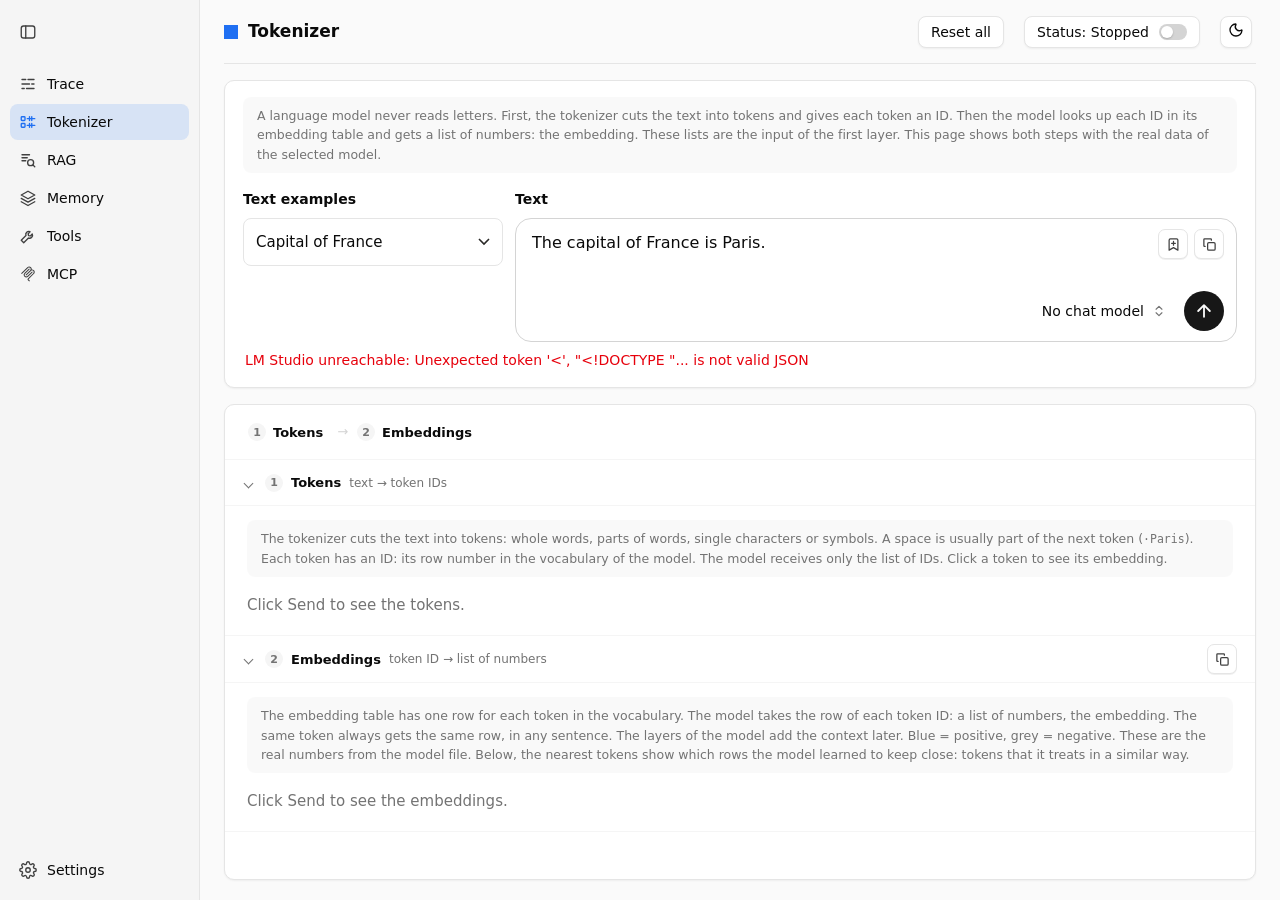
==== commit 51c5a0fe: "Merge pull request #11 from VincentSchaik/shadcn-theme shadcn/ui look on all pages (theme.css)" ====
--- a/embeddings.html
+++ b/embeddings.html
@@ -5,59 +5,7 @@
 <meta name="viewport" content="width=device-width, initial-scale=1">
 <title>LM Trace · Tokenizer</title>
 <style>
-  /* Same look as index.html: system font, white panels, light grey lines, blue accent.
-     --red/--red-rgb carry the accent (positive vector values); --neg-rgb, slate grey, colours negative values. */
-  :root {
-    color-scheme: light;
-    --paper: #f5f5f7;
-    --field: #ffffff;
-    --paper-2: #eeeef1;
-    --line: #e1e1e6;
-    --stone-2: #c7c7cc;
-    --ink: #1d1d1f;
-    --ink-2: #4b4b52;
-    --ink-3: #8e8e93;
-    --red: #1f6ff2;
-    --red-rgb: 31, 111, 242;
-    --neg-rgb: 71, 85, 105;
-    --sans: -apple-system, BlinkMacSystemFont, "SF Pro Text", system-ui, sans-serif;
-    --mono: ui-monospace, "SF Mono", Menlo, monospace;
-    --input-bg: #ffffff;
-    --shadow-rgb: 0, 0, 0;
-    --primary: #1f6ff2;
-    --primary-hover: #185ed6;
-    --on-primary: #ffffff;
-    --danger: #d93025;
-    --tip-bg: #1d1d1f;
-    --tip-fg: #f5f5f7;
-    --tip-sub: #c7c7cc;
-    --tip-code: #8ab4ff;
-    --r: 10px;
-    --lift: 0 1px 2px rgba(0, 0, 0, .04), 0 2px 8px -4px rgba(0, 0, 0, .08);
-  }
-  :root[data-theme="dark"] {
-    color-scheme: dark;
-    --paper: #161618;
-    --field: #1f1f22;
-    --paper-2: #2a2a2e;
-    --line: #333338;
-    --stone-2: #4a4a50;
-    --ink: #ececf0;
-    --ink-2: #b9b9c0;
-    --ink-3: #85858c;
-    --red: #4c8dff;
-    --red-rgb: 76, 141, 255;
-    --neg-rgb: 148, 163, 184;
-    --input-bg: #18181a;
-    --primary: #3b7cf5;
-    --primary-hover: #5a90f7;
-    --danger: #ff6b5e;
-    --tip-bg: #f0f0f3;
-    --tip-fg: #1d1d1f;
-    --tip-sub: #4b4b52;
-    --tip-code: #185ed6;
-    --lift: 0 1px 2px rgba(0, 0, 0, .3), 0 2px 10px -4px rgba(0, 0, 0, .5);
-  }
+  /* The colours, buttons, tabs and theme button: theme.css, linked after this block. */
   * { font-variant-ligatures: none !important; font-feature-settings: "calt" 0, "liga" 0 !important; }
   * { box-sizing: border-box; }
   html, body { margin: 0; height: 100%; }
@@ -348,6 +296,7 @@
     .vec-row { grid-template-columns: 1fr; gap: 6px; }
   }
 </style>
+<link rel="stylesheet" href="/theme.css">
 <link rel="stylesheet" href="/composer.css">
 <script>
   // Saved choice, else the system setting. Set before the page draws, so there is no flash.
@@ -378,10 +327,10 @@
     <select id="model" class="field" aria-label="Chat model" hidden></select>
     <span class="spacer"></span>
     <button type="button" id="resetAll" class="hdr-btn" title="Clear the text and the output">Reset all</button>
-    <span class="seg" id="theme" role="group" aria-label="Theme">
-      <button data-theme="light" aria-pressed="false">Light</button>
-      <button data-theme="dark" aria-pressed="false">Dark</button>
-    </span>
+    <button type="button" id="theme" class="hdr-btn" aria-label="Toggle dark mode" data-tooltip="Toggle dark mode">
+      <span class="tm-sun"><svg viewBox="0 0 24 24" fill="none" stroke="currentColor" stroke-width="2" stroke-linecap="round" stroke-linejoin="round" aria-hidden="true"><circle cx="12" cy="12" r="4"/><path d="M12 2v2"/><path d="M12 20v2"/><path d="m4.93 4.93 1.41 1.41"/><path d="m17.66 17.66 1.41 1.41"/><path d="M2 12h2"/><path d="M20 12h2"/><path d="m6.34 17.66-1.41 1.41"/><path d="m19.07 4.93-1.41 1.41"/></svg></span>
+      <span class="tm-moon"><svg viewBox="0 0 24 24" fill="none" stroke="currentColor" stroke-width="2" stroke-linecap="round" stroke-linejoin="round" aria-hidden="true"><path d="M20.985 12.486a9 9 0 1 1-9.473-9.472c.405-.022.617.46.402.803a6 6 0 0 0 8.268 8.268c.344-.215.825-.004.803.401"/></svg></span>
+    </button>
   </header>
 
   <section class="composer" aria-label="Text">
@@ -823,11 +772,10 @@
 // Light/Dark switch. Remembered per browser. Canvas colours come from CSS, so draw again.
 function setTheme(v, save) {
   document.documentElement.dataset.theme = v;
-  document.querySelectorAll("#theme button").forEach(b => b.setAttribute("aria-pressed", b.dataset.theme === v));
   if (save) try { localStorage.setItem("theme", v); } catch {}
   if (emb?.rows) { drawStrips(); renderDetail(); }
 }
-document.querySelectorAll("#theme button").forEach(b => { b.onmousedown = e => e.preventDefault(); b.onclick = () => setTheme(b.dataset.theme, true); });
+document.getElementById("theme").onclick = () => setTheme(document.documentElement.dataset.theme === "dark" ? "light" : "dark", true);
 setTheme(document.documentElement.dataset.theme, false);
 document.querySelectorAll("button").forEach(b => b.addEventListener("mousedown", e => e.preventDefault()));
 
--- a/theme.css
+++ b/theme.css
@@ -0,0 +1,103 @@
+/* The look of LM Trace, shared by all pages: the shadcn/ui neutral colours, buttons, tabs and the theme button.
+   Each page links this file after its own <style>, so these rules win over the page rules with the same selector.
+   The values come from Basecoat 1.3.0 (the shadcn/ui design in plain CSS); Basecoat itself is not loaded.
+   --red/--red-rgb carry the blue accent (links, token shading, chips); the name is historical. */
+:root {
+  color-scheme: light;
+  --paper: oklch(.985 0 0);
+  --field: oklch(1 0 0);
+  --paper-2: oklch(.97 0 0);
+  --line: oklch(.922 0 0);
+  --stone-2: oklch(.87 0 0);
+  --ink: oklch(.145 0 0);
+  --ink-2: oklch(.371 0 0);
+  --ink-3: oklch(.556 0 0);
+  --red: #1f6ff2;
+  --red-rgb: 31, 111, 242;
+  --neg-rgb: 71, 85, 105;
+  --sans: -apple-system, BlinkMacSystemFont, "SF Pro Text", system-ui, sans-serif;
+  --mono: ui-monospace, "SF Mono", Menlo, monospace;
+  --input-bg: oklch(1 0 0);
+  --shadow-rgb: 0, 0, 0;
+  --primary: oklch(.205 0 0);
+  --primary-hover: oklch(.3 0 0);
+  --on-primary: oklch(.985 0 0);
+  --danger: oklch(.577 .245 27.325);
+  --tip-bg: oklch(.205 0 0);
+  --tip-fg: oklch(.985 0 0);
+  --tip-sub: oklch(.8 0 0);
+  --tip-code: #8ab4ff;
+  --r: .625rem;
+  --lift: 0 1px 2px rgba(0, 0, 0, .05);
+}
+:root[data-theme="dark"] {
+  color-scheme: dark;
+  --paper: oklch(.145 0 0);
+  --field: oklch(.205 0 0);
+  --paper-2: oklch(.205 0 0);
+  --line: oklch(1 0 0 / 10%);
+  --stone-2: oklch(1 0 0 / 20%);
+  --ink: oklch(.985 0 0);
+  --ink-2: oklch(.85 0 0);
+  --ink-3: oklch(.708 0 0);
+  --red: #4c8dff;
+  --red-rgb: 76, 141, 255;
+  --neg-rgb: 148, 163, 184;
+  --input-bg: oklch(1 0 0 / 5%);
+  --primary: oklch(.922 0 0);
+  --primary-hover: oklch(.85 0 0);
+  --on-primary: oklch(.205 0 0);
+  --danger: oklch(.704 .191 22.216);
+  --tip-bg: oklch(.922 0 0);
+  --tip-fg: oklch(.205 0 0);
+  --tip-sub: oklch(.371 0 0);
+  --tip-code: #185ed6;
+  --lift: none;
+}
+
+/* Buttons. .btn: filled (black in light mode). .btn.ghost and .hdr-btn: outline. */
+.btn, .hdr-btn {
+  display: inline-flex; align-items: center; justify-content: center; gap: 6px; height: 36px; padding: 0 16px;
+  font: 500 14px var(--sans); border-radius: 8px; cursor: pointer; white-space: nowrap; transition: background .15s, color .15s;
+  border: 1px solid transparent; background: var(--primary); color: var(--on-primary); box-shadow: none;
+}
+.btn:hover { background: var(--primary-hover); border-color: transparent; color: var(--on-primary); }
+.btn:disabled { opacity: .5; cursor: default; }
+.btn.ghost, .hdr-btn { background: var(--field); color: var(--ink); border-color: var(--line); box-shadow: 0 1px 2px rgba(0, 0, 0, .05); }
+.btn.ghost:hover, .hdr-btn:hover { background: var(--paper-2); color: var(--ink); border-color: var(--line); }
+.btn.ghost:disabled { background: var(--field); color: var(--ink-3); }
+.btn.ghost.warn:hover { color: var(--danger); }
+.btn.small, .hdr-btn { height: 32px; padding: 0 12px; }
+:root[data-theme="dark"] .btn.ghost, :root[data-theme="dark"] .hdr-btn { background: oklch(1 0 0 / 4.5%); border-color: oklch(1 0 0 / 15%); box-shadow: none; }
+:root[data-theme="dark"] .btn.ghost:hover, :root[data-theme="dark"] .hdr-btn:hover { background: oklch(1 0 0 / 10%); }
+
+/* Tabs: a grey pill row; the selected tab is a white card. The pane below has no box of its own. */
+.tabs { display: inline-flex; justify-self: start; align-items: center; gap: 0; height: 36px; padding: 3px; border-radius: 10px; background: var(--paper-2); }
+.tabs button {
+  display: inline-flex; align-items: center; justify-content: center; gap: 6px; height: 100%; padding: 0 10px; margin: 0;
+  font: 500 14px var(--sans); color: var(--ink-3); background: transparent; border: 1px solid transparent; border-radius: 8px;
+  box-shadow: none; cursor: pointer;
+}
+.tabs button:hover { color: var(--ink); background: transparent; }
+.tabs button[aria-selected="true"] { color: var(--ink); background: var(--field); box-shadow: 0 1px 3px rgba(0, 0, 0, .1), 0 1px 2px -1px rgba(0, 0, 0, .1); }
+:root[data-theme="dark"] .tabs { background: oklch(.269 0 0); }
+:root[data-theme="dark"] .tabs button[aria-selected="true"] { background: oklch(1 0 0 / 4.5%); border-color: oklch(1 0 0 / 15%); box-shadow: none; }
+.tabbox { gap: 10px; }
+.tabpane { padding: 0; background: transparent; border: 0; }
+
+/* The theme button in the header: a moon in light mode, a sun in dark mode. */
+#theme { width: 32px; height: 32px; padding: 0; }
+#theme svg { width: 16px; height: 16px; }
+#theme .tm-sun, :root[data-theme="dark"] #theme .tm-moon { display: none; }
+:root[data-theme="dark"] #theme .tm-sun { display: inline-flex; }
+
+/* A small tooltip under a button: data-tooltip="text". */
+[data-tooltip] { position: relative; }
+[data-tooltip]::before {
+  content: attr(data-tooltip); position: absolute; top: calc(100% + 6px); left: 50%; translate: -50% -4px; z-index: 60;
+  padding: 6px 12px; border-radius: 8px; font: 500 12px var(--sans); white-space: nowrap;
+  background: var(--tip-bg); color: var(--tip-fg); pointer-events: none; opacity: 0; transition: opacity .15s, translate .15s;
+}
+[data-tooltip]:hover::before, [data-tooltip]:focus-visible::before { opacity: 1; translate: -50% 0; }
+#theme[data-tooltip]::before { left: auto; right: 0; translate: 0 -4px; }  /* the last button in the header: keep the tip on the page */
+#theme[data-tooltip]:hover::before, #theme[data-tooltip]:focus-visible::before { translate: 0 0; }
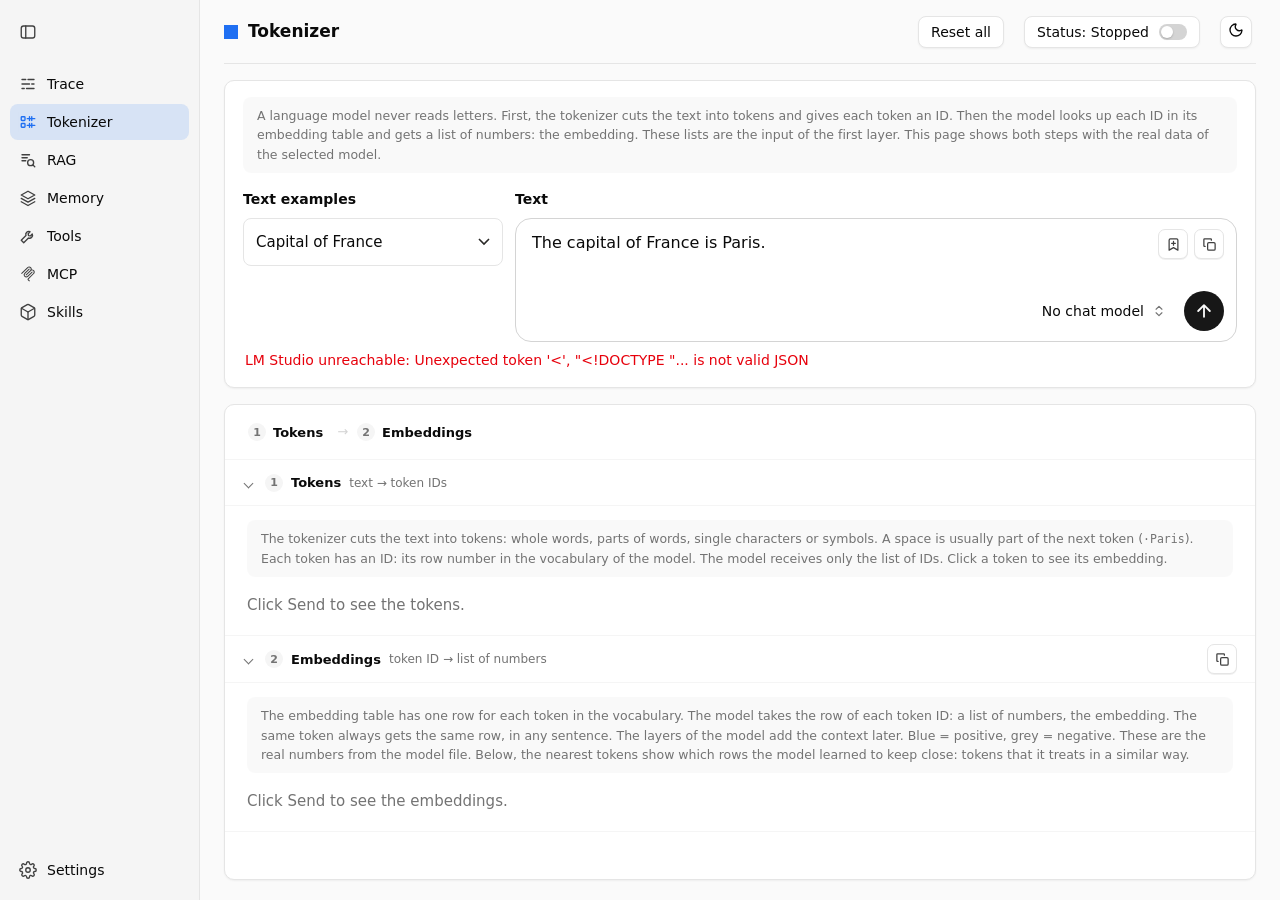
==== commit 994a6cd7: "Skills page: Agent Skills with progressive disclosure - skills.html: a playground for Agent Skills, " ====
--- a/embeddings.html
+++ b/embeddings.html
@@ -319,6 +319,7 @@
   <a href="/memory.html" title="Memory: what the agent remembers"><svg viewBox="0 0 24 24" fill="none" stroke="currentColor" stroke-width="1.8" stroke-linecap="round" stroke-linejoin="round" aria-hidden="true"><path d="M12 3 3 8l9 5 9-5-9-5z"/><path d="M3 12.5l9 5 9-5"/><path d="M3 17l9 5 9-5"/></svg><span>Memory</span></a>
   <a href="/tools.html" title="Tools: how a model uses tools"><svg viewBox="0 0 24 24" fill="none" stroke="currentColor" stroke-width="1.8" stroke-linecap="round" stroke-linejoin="round" aria-hidden="true"><path d="M14.7 6.3a4 4 0 0 0-5.4 5.1L3 17.7 6.3 21l6.3-6.3a4 4 0 0 0 5.1-5.4l-2.6 2.6-2.4-.5-.5-2.4z"/></svg><span>Tools</span></a>
   <a href="/mcp.html" title="MCP: connect a model to tools and data"><svg viewBox="0 0 24 24" fill="currentColor" aria-hidden="true"><path d="M19.97 11.84c.66-.66 1.02-1.53 1.02-2.46s-.36-1.8-1.02-2.46l-.04-.04a3.45 3.45 0 0 0-2.46-1.02c-.17 0-.34.03-.51.05c.02-.17.05-.33.05-.51c0-.93-.36-1.8-1.02-2.46s-1.53-1.02-2.46-1.02s-1.8.36-2.46 1.02L3.2 10.81a.694.694 0 0 0 .98.98l7.87-7.87c.39-.39.92-.61 1.47-.61A2.08 2.08 0 0 1 15.6 5.4c0 .56-.22 1.08-.61 1.48l-5.86 5.86l-.08.08c-.27.27-.27.71 0 .98c.14.14.31.2.49.2s.36-.07.49-.2l5.94-5.94a2.09 2.09 0 0 1 2.95 0l.04.04c.39.39.61.92.61 1.47s-.22 1.08-.61 1.48l-7.11 7.11c-.63.63-.63 1.66 0 2.29l1.46 1.46c.14.14.31.2.49.2s.36-.07.49-.2c.27-.27.27-.71 0-.98l-1.46-1.46a.235.235 0 0 1 0-.33l7.11-7.11Z"/><path d="M17.96 9.83a.694.694 0 0 0-.98-.98l-5.82 5.82c-.81.81-2.14.81-2.95 0s-.81-2.14 0-2.95l5.82-5.82a.694.694 0 0 0-.98-.98l-5.82 5.82a3.476 3.476 0 0 0 0 4.92c.68.68 1.57 1.02 2.46 1.02s1.78-.34 2.46-1.02l5.82-5.82Z"/></svg><span>MCP</span></a>
+  <a href="/skills.html" title="Skills: instructions the model loads when a task needs them"><svg viewBox="0 0 24 24" fill="none" stroke="currentColor" stroke-width="1.8" stroke-linecap="round" stroke-linejoin="round" aria-hidden="true"><path d="M21 8a2 2 0 0 0-1-1.73l-7-4a2 2 0 0 0-2 0l-7 4A2 2 0 0 0 3 8v8a2 2 0 0 0 1 1.73l7 4a2 2 0 0 0 2 0l7-4A2 2 0 0 0 21 16Z"/><path d="m3.3 7 8.7 5 8.7-5"/><path d="M12 22V12"/></svg><span>Skills</span></a>
   <a href="/settings.html" class="side-foot" title="Settings: model formats, embedding prefixes and LM Studio"><svg viewBox="0 0 24 24" fill="none" stroke="currentColor" stroke-width="1.8" stroke-linecap="round" stroke-linejoin="round" aria-hidden="true"><circle cx="12" cy="12" r="3"/><path d="M19.4 15a1.65 1.65 0 0 0 .33 1.82l.06.06a2 2 0 1 1-2.83 2.83l-.06-.06a1.65 1.65 0 0 0-1.82-.33 1.65 1.65 0 0 0-1 1.51V21a2 2 0 1 1-4 0v-.09A1.65 1.65 0 0 0 9 19.4a1.65 1.65 0 0 0-1.82.33l-.06.06a2 2 0 1 1-2.83-2.83l.06-.06A1.65 1.65 0 0 0 4.68 15a1.65 1.65 0 0 0-1.51-1H3a2 2 0 1 1 0-4h.09A1.65 1.65 0 0 0 4.6 9a1.65 1.65 0 0 0-.33-1.82l-.06-.06a2 2 0 1 1 2.83-2.83l.06.06A1.65 1.65 0 0 0 9 4.68a1.65 1.65 0 0 0 1-1.51V3a2 2 0 1 1 4 0v.09a1.65 1.65 0 0 0 1 1.51 1.65 1.65 0 0 0 1.82-.33l.06-.06a2 2 0 1 1 2.83 2.83l-.06.06A1.65 1.65 0 0 0 19.4 9a1.65 1.65 0 0 0 1.51 1H21a2 2 0 1 1 0 4h-.09a1.65 1.65 0 0 0-1.51 1z"/></svg><span>Settings</span></a>
 </nav>
 <div class="app">
--- a/theme.css
+++ b/theme.css
@@ -101,3 +101,15 @@
 [data-tooltip]:hover::before, [data-tooltip]:focus-visible::before { opacity: 1; translate: -50% 0; }
 #theme[data-tooltip]::before { left: auto; right: 0; translate: 0 -4px; }  /* the last button in the header: keep the tip on the page */
 #theme[data-tooltip]:hover::before, #theme[data-tooltip]:focus-visible::before { translate: 0 0; }
+
+/* Chat stats (Tools and MCP pages): one row at the bottom of the chat log card, on the right. */
+.stats-row { display: flex; justify-content: flex-end; padding: 10px 18px; border-top: 1px solid var(--paper-2); }
+.stats-row .stats { font-size: 13px; color: var(--ink-3); }
+.stats-row .stats > span + span { margin-left: 14px; }
+.stats b { color: var(--ink); font-weight: 600; font-family: var(--mono); }
+.ctx { display: inline-flex; align-items: center; gap: 6px; cursor: help; }
+.ctx svg { width: 15px; height: 15px; transform: rotate(-90deg); }
+.ctx circle { fill: none; stroke: var(--line); stroke-width: 2.5; }
+.ctx circle.arc { stroke: var(--primary); stroke-linecap: round; }
+.ctx.high circle.arc { stroke: #d98e04; }
+.ctx.full circle.arc { stroke: var(--danger); }
